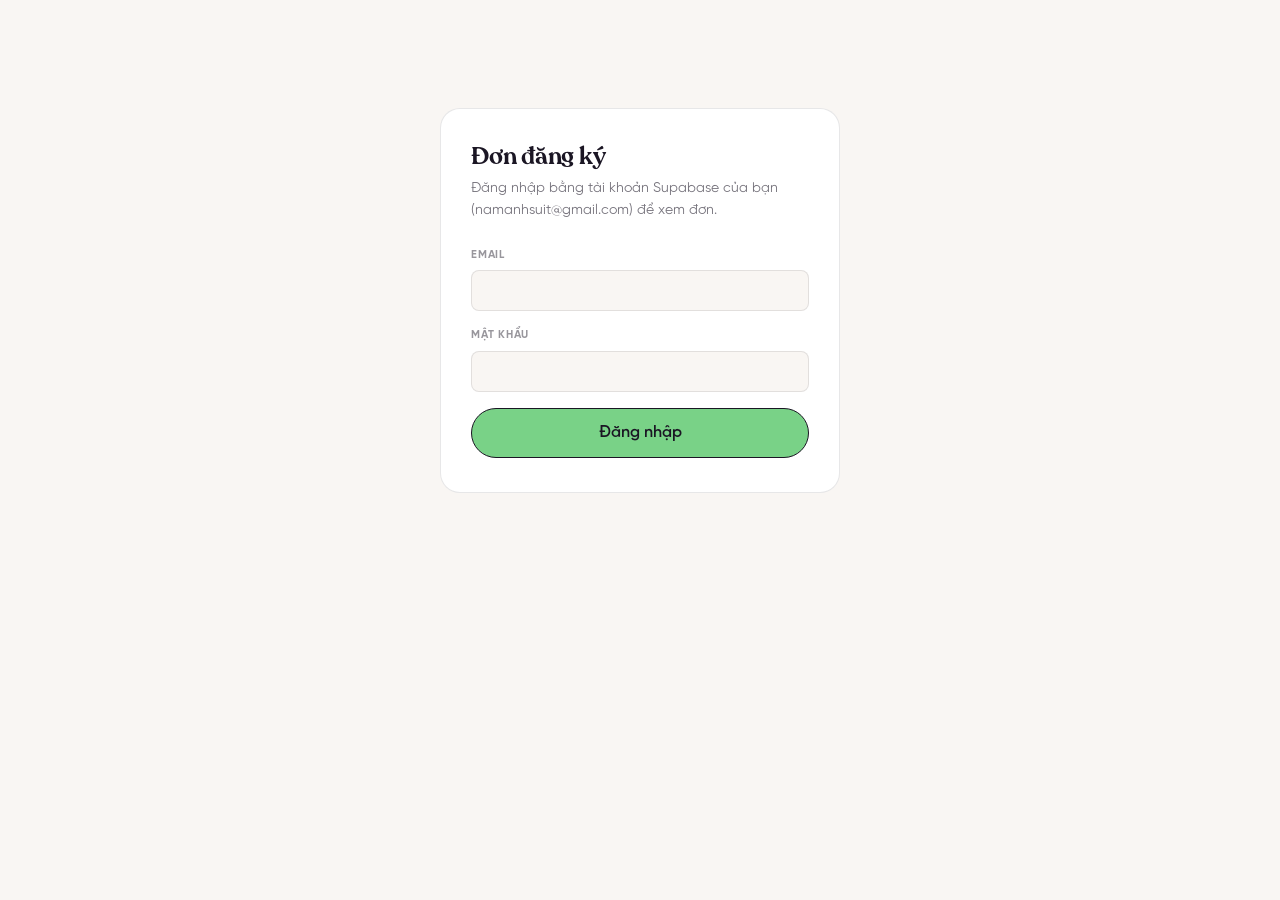
==== admin.html @ da1356a1 "Thêm trang admin đọc đơn đăng ký + analytics admin.html — trang tĩnh, không build, không thư viện ng" ====
<!doctype html>
<html lang="vi">
<head>
<meta charset="utf-8">
<meta name="viewport" content="width=device-width, initial-scale=1">
<meta name="robots" content="noindex, nofollow">
<title>Đơn đăng ký — Kênh Tay Trái</title>
<link rel="icon" href="assets/favicon/favicon.svg?v=2" type="image/svg+xml">
<link rel="stylesheet" href="css/styles.css?v=26">
<style>
  /* Trang quản trị — dùng chung token & font của styles.css, class riêng tiền tố adm- */
  body{background:var(--bg-2);}
  .adm{max-width:1180px;margin-inline:auto;padding:32px var(--pad-x) 80px;}

  .adm__bar{
    display:flex;align-items:center;justify-content:space-between;gap:16px;
    flex-wrap:wrap;margin-bottom:28px;
    padding-bottom:20px;border-bottom:1px solid var(--hairline);
  }
  .adm__brand{display:flex;align-items:baseline;gap:10px;}
  .adm__brand b{font-family:var(--font-head);font-size:1.25rem;letter-spacing:-0.02em;}
  .adm__brand span{font-size:12px;color:var(--fg-3);}
  .adm__baractions{display:flex;align-items:center;gap:10px;}

  /* ---- Đăng nhập ---- */
  .adm__login{
    max-width:400px;margin:12vh auto 0;background:var(--bg-1);
    border:1px solid var(--hairline);border-radius:var(--r-anchor);padding:34px 30px;
  }
  .adm__login h1{font-size:1.5rem;margin-bottom:8px;}
  .adm__login p{font-size:0.875rem;color:var(--fg-3);line-height:1.6;margin-bottom:24px;}
  .adm__field{margin-bottom:16px;}
  .adm__field label{
    display:block;font-size:11px;font-weight:700;letter-spacing:0.07em;
    text-transform:uppercase;color:var(--label);margin-bottom:6px;
  }
  .adm__field input{
    width:100%;font-family:var(--font-body);font-size:1rem;color:var(--fg-1);
    padding:11px 13px;background:var(--bg-2);
    border:1.5px solid var(--hairline);border-radius:var(--r-input);
  }
  .adm__field input:focus{outline:none;border-color:var(--fg-1);background:var(--bg-1);}
  .adm__err{
    display:none;font-size:0.875rem;color:#B3261E;background:#B3261E14;
    border-radius:8px;padding:10px 13px;margin-bottom:14px;line-height:1.5;
  }
  .adm__err.is-on{display:block;}

  /* ---- Thẻ số liệu ---- */
  .adm__stats{
    display:grid;grid-template-columns:repeat(auto-fit,minmax(170px,1fr));
    gap:14px;margin-bottom:30px;
  }
  .adm__stat{
    background:var(--bg-1);border:1px solid var(--hairline);
    border-radius:var(--r-card);padding:18px 20px;
  }
  .adm__stat dt{
    font-size:11px;font-weight:700;letter-spacing:0.07em;text-transform:uppercase;
    color:var(--label);margin-bottom:8px;
  }
  .adm__stat dd{
    font-family:var(--font-head);font-weight:700;font-size:2rem;line-height:1;
    font-variant-numeric:tabular-nums;
  }
  .adm__stat small{
    display:block;margin-top:7px;font-family:var(--font-body);font-weight:400;
    font-size:0.8125rem;color:var(--fg-3);
  }

  /* ---- Biểu đồ phân bố ---- */
  .adm__charts{
    display:grid;grid-template-columns:repeat(auto-fit,minmax(310px,1fr));
    gap:14px;margin-bottom:34px;
  }
  .adm__chart{
    background:var(--bg-1);border:1px solid var(--hairline);
    border-radius:var(--r-card);padding:20px;
  }
  .adm__chart h3{font-size:0.9375rem;margin-bottom:16px;}
  .adm__row{margin-bottom:11px;}
  .adm__row:last-child{margin-bottom:0;}
  .adm__rowtop{
    display:flex;justify-content:space-between;gap:12px;
    font-size:0.8125rem;color:var(--fg-2);margin-bottom:5px;line-height:1.35;
  }
  .adm__rowtop b{flex:none;font-family:var(--font-body);color:var(--fg-1);font-variant-numeric:tabular-nums;}
  .adm__track{height:7px;border-radius:4px;background:var(--row);overflow:hidden;}
  .adm__fill{height:100%;border-radius:4px;background:var(--mint);}

  /* ---- Danh sách đơn ---- */
  .adm__listhead{
    display:flex;align-items:center;justify-content:space-between;
    gap:14px;flex-wrap:wrap;margin-bottom:16px;
  }
  .adm__listhead h2{font-size:1.25rem;}
  .adm__search{
    font-family:var(--font-body);font-size:0.9375rem;
    padding:9px 14px;min-width:250px;
    background:var(--bg-1);border:1.5px solid var(--hairline);border-radius:var(--r-pill);
  }
  .adm__search:focus{outline:none;border-color:var(--fg-1);}

  .adm__card{
    background:var(--bg-1);border:1px solid var(--hairline);
    border-radius:var(--r-card);margin-bottom:12px;overflow:hidden;
  }
  .adm__cardhead{
    width:100%;display:grid;grid-template-columns:1fr auto;gap:6px 18px;
    align-items:center;text-align:left;padding:16px 20px;
    transition:background-color .15s ease;
  }
  .adm__cardhead:hover{background:var(--hover);}
  .adm__who b{font-family:var(--font-head);font-size:1.0625rem;}
  .adm__meta{
    display:flex;flex-wrap:wrap;gap:6px 14px;
    margin-top:5px;font-size:0.8125rem;color:var(--fg-3);
  }
  .adm__when{font-size:0.8125rem;color:var(--fg-3);white-space:nowrap;}
  .adm__chip{
    display:inline-block;padding:3px 10px;border-radius:var(--r-pill);
    font-size:11px;font-weight:700;background:var(--bg-3);color:var(--fg-2);
  }
  .adm__chip--ready{background:var(--mint-soft);color:var(--fg-1);}

  .adm__body{display:grid;grid-template-rows:0fr;transition:grid-template-rows .28s cubic-bezier(.16,1,.3,1);}
  .adm__body.is-open{grid-template-rows:1fr;}
  .adm__bodyinner{overflow:hidden;min-height:0;}
  .adm__detail{padding:4px 20px 20px;border-top:1px solid var(--hairline);}
  .adm__qa{margin-top:16px;}
  .adm__qa dt{
    font-size:11px;font-weight:700;letter-spacing:0.07em;text-transform:uppercase;
    color:var(--label);margin-bottom:5px;
  }
  .adm__qa dd{font-size:0.9375rem;line-height:1.65;color:var(--fg-2);white-space:pre-wrap;}
  .adm__grid2{display:grid;grid-template-columns:repeat(auto-fit,minmax(210px,1fr));gap:16px;margin-top:16px;}
  .adm__empty{
    background:var(--bg-1);border:1px dashed var(--fg-4);border-radius:var(--r-card);
    padding:44px 20px;text-align:center;color:var(--fg-3);font-size:0.9375rem;
  }
  .adm__contact a{
    color:var(--fg-1);font-weight:600;
    text-decoration:underline;text-decoration-color:var(--sky);
    text-decoration-thickness:2px;text-underline-offset:3px;
  }
  @media (max-width:560px){
    .adm__cardhead{grid-template-columns:1fr;}
    .adm__when{justify-self:start;}
  }
</style>
</head>
<body>

<!-- ================= ĐĂNG NHẬP ================= -->
<div class="adm__login" id="loginView">
  <h1>Đơn đăng ký</h1>
  <p>Đăng nhập bằng tài khoản Supabase của bạn (namanhsuit@gmail.com) để xem đơn.</p>
  <form id="loginForm">
    <div class="adm__err" id="loginErr"></div>
    <div class="adm__field">
      <label for="admEmail">Email</label>
      <input type="email" id="admEmail" autocomplete="username" required>
    </div>
    <div class="adm__field">
      <label for="admPass">Mật khẩu</label>
      <input type="password" id="admPass" autocomplete="current-password" required>
    </div>
    <button type="submit" class="btn btn--mint" style="width:100%" id="loginBtn">Đăng nhập</button>
  </form>
</div>

<!-- ================= BẢNG ĐIỀU KHIỂN ================= -->
<div class="adm" id="dashView" hidden>

  <div class="adm__bar">
    <div class="adm__brand">
      <b>Đơn đăng ký</b>
      <span>Kênh Tay Trái</span>
    </div>
    <div class="adm__baractions">
      <button class="btn btn--outline btn--sm" id="csvBtn">Tải CSV</button>
      <button class="btn btn--outline btn--sm" id="logoutBtn">Đăng xuất</button>
    </div>
  </div>

  <dl class="adm__stats" id="stats"></dl>
  <div class="adm__charts" id="charts"></div>

  <div class="adm__listhead">
    <h2>Từng đơn</h2>
    <input type="search" class="adm__search" id="search" placeholder="Tìm theo tên, email, SĐT, nội dung...">
  </div>
  <div id="list"></div>

</div>

<script>
(function () {
  'use strict';

  var SUPABASE_URL = 'https://gedyrwfhqpjrfcptrnck.supabase.co';
  // Publishable key — an toàn ở client. RLS chỉ cho phép ĐÚNG tài khoản Nam Anh đọc bảng này.
  var SUPABASE_KEY = 'sb_publishable_ywvY3y_NilX7LnuOtwyToQ_lAnRT9Oe';
  var STORE = 'ktt_admin_session';

  var loginView = document.getElementById('loginView');
  var dashView  = document.getElementById('dashView');
  var loginForm = document.getElementById('loginForm');
  var loginErr  = document.getElementById('loginErr');
  var loginBtn  = document.getElementById('loginBtn');
  var searchEl  = document.getElementById('search');

  var rows = [];

  /* ---------------- phiên đăng nhập ---------------- */
  function saveSession(s) {
    try { sessionStorage.setItem(STORE, JSON.stringify(s)); } catch (e) {}
  }
  function readSession() {
    try { return JSON.parse(sessionStorage.getItem(STORE) || 'null'); } catch (e) { return null; }
  }
  function clearSession() {
    try { sessionStorage.removeItem(STORE); } catch (e) {}
  }

  function authRequest(grant, body) {
    return fetch(SUPABASE_URL + '/auth/v1/token?grant_type=' + grant, {
      method: 'POST',
      headers: { 'Content-Type': 'application/json', apikey: SUPABASE_KEY },
      body: JSON.stringify(body)
    }).then(function (res) {
      return res.json().then(function (data) {
        if (!res.ok) throw new Error(data.error_description || data.msg || data.message || 'Đăng nhập thất bại');
        return data;
      });
    });
  }

  function fetchRows(token) {
    return fetch(SUPABASE_URL + '/rest/v1/ktt_applications?select=*&order=created_at.desc', {
      headers: { apikey: SUPABASE_KEY, Authorization: 'Bearer ' + token }
    }).then(function (res) {
      if (res.status === 401) { var e = new Error('hết hạn'); e.expired = true; throw e; }
      if (!res.ok) throw new Error('Không tải được dữ liệu (HTTP ' + res.status + ')');
      return res.json();
    });
  }

  // Lấy dữ liệu, tự làm mới token một lần nếu hết hạn.
  function loadWithSession(session) {
    return fetchRows(session.access_token).catch(function (err) {
      if (!err.expired || !session.refresh_token) throw err;
      return authRequest('refresh_token', { refresh_token: session.refresh_token })
        .then(function (fresh) { saveSession(fresh); return fetchRows(fresh.access_token); });
    });
  }

  /* ---------------- vào/ra ---------------- */
  function showDash(data) {
    rows = data;
    loginView.hidden = true;
    dashView.hidden = false;
    renderStats();
    renderCharts();
    renderList('');
  }

  function showLogin(msg) {
    dashView.hidden = true;
    loginView.hidden = false;
    if (msg) { loginErr.textContent = msg; loginErr.classList.add('is-on'); }
  }

  loginForm.addEventListener('submit', function (e) {
    e.preventDefault();
    loginErr.classList.remove('is-on');
    loginBtn.disabled = true;
    loginBtn.textContent = 'Đang đăng nhập...';

    authRequest('password', {
      email: document.getElementById('admEmail').value.trim(),
      password: document.getElementById('admPass').value
    })
      .then(function (session) {
        saveSession(session);
        document.getElementById('admPass').value = '';
        return loadWithSession(session);
      })
      .then(showDash)
      .catch(function (err) {
        loginErr.textContent = err.message === 'hết hạn'
          ? 'Phiên đã hết hạn, đăng nhập lại giúp mình.'
          : err.message;
        loginErr.classList.add('is-on');
      })
      .then(function () {
        loginBtn.disabled = false;
        loginBtn.textContent = 'Đăng nhập';
      });
  });

  document.getElementById('logoutBtn').addEventListener('click', function () {
    clearSession();
    rows = [];
    location.reload();
  });

  /* ---------------- số liệu tổng ---------------- */
  function daysAgo(n) { return Date.now() - n * 86400000; }

  function renderStats() {
    var total = rows.length;
    var d7  = rows.filter(function (r) { return +new Date(r.created_at) >= daysAgo(7); }).length;
    var d30 = rows.filter(function (r) { return +new Date(r.created_at) >= daysAgo(30); }).length;
    var ready = rows.filter(function (r) { return (r.commit || '').indexOf('sẵn sàng') > -1; }).length;
    var soon = rows.filter(function (r) {
      var u = r.urgency || '';
      return u.indexOf('Càng sớm') > -1 || u.indexOf('1 tháng') > -1;
    }).length;

    var pct = function (n) { return total ? Math.round(n / total * 100) + '%' : '—'; };

    document.getElementById('stats').innerHTML = [
      stat('Tổng đơn', total, d7 + ' đơn trong 7 ngày qua'),
      stat('30 ngày qua', d30, total ? pct(d30) + ' tổng số đơn' : ''),
      stat('Sẵn sàng nghiêm túc', ready, pct(ready) + ' số đơn'),
      stat('Muốn bắt đầu sớm', soon, 'trong vòng 1 tháng')
    ].join('');
  }

  function stat(label, value, sub) {
    return '<div class="adm__stat"><dt>' + esc(label) + '</dt>' +
           '<dd>' + value + (sub ? '<small>' + esc(sub) + '</small>' : '') + '</dd></div>';
  }

  /* ---------------- phân bố ---------------- */
  var CHARTS = [
    { key: 'situation', title: 'Tình trạng hiện tại' },
    { key: 'income',    title: 'Thu nhập mỗi tháng' },
    { key: 'urgency',   title: 'Muốn bắt đầu khi nào' },
    { key: 'source',    title: 'Biết đến qua đâu' },
    { key: 'location',  title: 'Tỉnh/thành' },
    { key: 'following', title: 'Theo dõi bao lâu' }
  ];

  function renderCharts() {
    document.getElementById('charts').innerHTML = CHARTS.map(function (c) {
      var counts = {};
      rows.forEach(function (r) {
        var v = (r[c.key] || '').trim();
        if (v) counts[v] = (counts[v] || 0) + 1;
      });
      var pairs = Object.keys(counts).map(function (k) { return [k, counts[k]]; })
                        .sort(function (a, b) { return b[1] - a[1]; });
      if (!pairs.length) return '';

      var max = pairs[0][1];
      var bars = pairs.map(function (p) {
        return '<div class="adm__row">' +
                 '<div class="adm__rowtop"><span>' + esc(p[0]) + '</span><b>' + p[1] + '</b></div>' +
                 '<div class="adm__track"><div class="adm__fill" style="width:' +
                   Math.round(p[1] / max * 100) + '%"></div></div>' +
               '</div>';
      }).join('');

      return '<div class="adm__chart"><h3>' + esc(c.title) + '</h3>' + bars + '</div>';
    }).join('');
  }

  /* ---------------- danh sách đơn ---------------- */
  function renderList(q) {
    q = (q || '').toLowerCase().trim();
    var shown = !q ? rows : rows.filter(function (r) {
      return Object.keys(r).some(function (k) {
        return k !== 'id' && String(r[k] || '').toLowerCase().indexOf(q) > -1;
      });
    });

    var el = document.getElementById('list');
    if (!shown.length) {
      el.innerHTML = '<div class="adm__empty">' +
        (rows.length ? 'Không có đơn nào khớp từ khoá.' : 'Chưa có đơn đăng ký nào.') + '</div>';
      return;
    }

    el.innerHTML = shown.map(function (r, i) {
      var name = ((r.first_name || '') + ' ' + (r.last_name || '')).trim() || '(không có tên)';
      var ready = (r.commit || '').indexOf('sẵn sàng') > -1;

      return '<article class="adm__card">' +
        '<button class="adm__cardhead" data-i="' + i + '">' +
          '<div class="adm__who"><b>' + esc(name) + '</b>' +
            '<div class="adm__meta">' +
              (ready ? '<span class="adm__chip adm__chip--ready">Sẵn sàng</span>'
                     : '<span class="adm__chip">Chưa sẵn sàng</span>') +
              (r.location ? '<span>' + esc(r.location) + '</span>' : '') +
              (r.income   ? '<span>' + esc(r.income) + '</span>' : '') +
              (r.urgency  ? '<span>' + esc(r.urgency) + '</span>' : '') +
            '</div>' +
          '</div>' +
          '<span class="adm__when">' + fmtDate(r.created_at) + '</span>' +
        '</button>' +
        '<div class="adm__body"><div class="adm__bodyinner"><div class="adm__detail">' +
          '<div class="adm__grid2">' +
            kv('Email', r.email ? '<a href="mailto:' + esc(r.email) + '">' + esc(r.email) + '</a>' : '—', true) +
            kv('Điện thoại', r.phone ? '<a href="tel:' + esc(r.phone) + '">' + esc(r.phone) + '</a>' : '—', true) +
            kv('Tình trạng', r.situation || '—') +
            kv('Theo dõi', r.following || '—') +
            kv('Biết đến qua', r.source || '—') +
          '</div>' +
          qa('Chuyên môn & công việc hiện tại', r.expertise) +
          qa('Vì sao muốn xây Kênh Tay Trái lúc này', r.why_now) +
        '</div></div></div>' +
      '</article>';
    }).join('');

    [].forEach.call(el.querySelectorAll('.adm__cardhead'), function (btn) {
      btn.addEventListener('click', function () {
        btn.nextElementSibling.classList.toggle('is-open');
      });
    });
  }

  // dt/dd bắt buộc nằm trong dl, không thì HTML không hợp lệ
  function kv(label, value, raw) {
    return '<dl class="adm__qa' + (raw ? ' adm__contact' : '') + '"><dt>' + esc(label) + '</dt>' +
           '<dd>' + (raw ? value : esc(value)) + '</dd></dl>';
  }
  function qa(label, value) {
    if (!value || !String(value).trim()) return '';
    return '<dl class="adm__qa"><dt>' + esc(label) + '</dt><dd>' + esc(value) + '</dd></dl>';
  }

  searchEl.addEventListener('input', function () { renderList(searchEl.value); });

  /* ---------------- xuất CSV ---------------- */
  document.getElementById('csvBtn').addEventListener('click', function () {
    if (!rows.length) return;
    var cols = Object.keys(rows[0]);
    var csv = [cols.join(',')].concat(rows.map(function (r) {
      return cols.map(function (c) { return '"' + String(r[c] == null ? '' : r[c]).replace(/"/g, '""') + '"'; }).join(',');
    })).join('\n');

    var url = URL.createObjectURL(new Blob(['﻿' + csv], { type: 'text/csv;charset=utf-8' }));
    var a = document.createElement('a');
    a.href = url;
    a.download = 'don-dang-ky-kenh-tay-trai.csv';
    a.click();
    URL.revokeObjectURL(url);
  });

  /* ---------------- tiện ích ---------------- */
  function esc(s) {
    return String(s == null ? '' : s)
      .replace(/&/g, '&amp;').replace(/</g, '&lt;').replace(/>/g, '&gt;')
      .replace(/"/g, '&quot;').replace(/'/g, '&#39;');
  }
  function fmtDate(iso) {
    var d = new Date(iso);
    if (isNaN(d)) return '';
    var p = function (n) { return n < 10 ? '0' + n : n; };
    return p(d.getDate()) + '/' + p(d.getMonth() + 1) + '/' + d.getFullYear() +
           ' · ' + p(d.getHours()) + ':' + p(d.getMinutes());
  }

  /* ---------------- tự vào lại nếu phiên còn ---------------- */
  var existing = readSession();
  if (existing && existing.access_token) {
    loadWithSession(existing).then(showDash).catch(function () { clearSession(); showLogin(); });
  }
})();
</script>
</body>
</html>
---- css/styles.css ----
/* ==========================================================================
   Kênh Tay Trái — Editorial Warm Clean
   Design system: 04_Resources/Design System — Marketing/
   Luật cứng: nền kem #F3EDE9 · CTA mint chữ mực · ĐÚNG 1 shadow 6px 6px 0 #000
   (thẻ anchor) · card 16px hairline · active state đen đặc · tối đa 2 accent/section
   ========================================================================== */

/* -------- Fonts -------- */
@font-face { font-family:'SVN-Recoleta'; src:url('../fonts/SVN-Recoleta SemiBold.otf') format('opentype'); font-weight:600; font-style:normal; font-display:swap; }
@font-face { font-family:'SVN-Recoleta'; src:url('../fonts/SVN-Recoleta Bold.otf') format('opentype'); font-weight:700; font-style:normal; font-display:swap; }
@font-face { font-family:'SVN-Gilroy'; src:url('../fonts/SVN-Gilroy Light.otf') format('opentype'); font-weight:300; font-style:normal; font-display:swap; }
@font-face { font-family:'SVN-Gilroy'; src:url('../fonts/SVN-Gilroy Regular.otf') format('opentype'); font-weight:400; font-style:normal; font-display:swap; }
@font-face { font-family:'SVN-Gilroy'; src:url('../fonts/SVN-Gilroy Medium.otf') format('opentype'); font-weight:500; font-style:normal; font-display:swap; }
@font-face { font-family:'SVN-Gilroy'; src:url('../fonts/SVN-Gilroy SemiBold.otf') format('opentype'); font-weight:600; font-style:normal; font-display:swap; }
@font-face { font-family:'SVN-Gilroy'; src:url('../fonts/SVN-Gilroy Bold.otf') format('opentype'); font-weight:700; font-style:normal; font-display:swap; }
@font-face { font-family:'SVN-Gilroy'; src:url('../fonts/SVN-Gilroy XBold.otf') format('opentype'); font-weight:800; font-style:normal; font-display:swap; }

/* -------- Tokens -------- */
:root{
  /* accent — vai trò khóa cứng */
  --mint:#79D287;      --mint-soft:#B3E8BB;   --mint-hover:#6BC77A;
  --coral:#FD976D;     --coral-soft:#FDC7B1;
  --yellow:#FDD46B;    --yellow-soft:#FEE7A8;
  --sky:#5DCDF1;       --sky-soft:#BFE7F7;
  --lavender:#C9B1FB;  --lavender-soft:#E3D6FD;
  /* foreground */
  --fg-1:#1B1624; --fg-2:#54505B; --fg-3:#76737C; --fg-4:#8D8A91;
  /* surface */
  --bg-1:#FFFFFF; --bg-2:#F9F6F3; --bg-3:#F3EDE9; --bg-4:#ECE5E1;
  /* semantic */
  --positive:#00D084; --focus:#0693E3;
  /* structure alpha */
  --hairline:rgba(27,22,36,0.10);
  --row:rgba(27,22,36,0.06);
  --hover:rgba(27,22,36,0.03);
  --label:rgba(27,22,36,0.45);
  /* type */
  --font-head:'SVN-Recoleta',Georgia,serif;
  --font-body:'SVN-Gilroy',Arial,sans-serif;
  --step-hero:clamp(2.375rem,1.6rem + 2.6vw,3.75rem);
  --step-h2:clamp(2rem,1.3rem + 2.9vw,3.75rem);
  --step-h3:clamp(1.5rem,1.15rem + 1.4vw,2.25rem);
  --step-h4:clamp(1.25rem,1.1rem + 0.6vw,1.5rem);
  --step-body:clamp(1rem,0.96rem + 0.18vw,1.125rem);
  /* spacing */
  --sp-section:clamp(4rem,2.5rem + 6vw,7.5rem);
  --container:1200px; --narrow:760px;
  --pad-x:clamp(1.25rem,4vw,3rem);
  --nav-h:68px;
  /* radius */
  --r-card:16px; --r-anchor:20px; --r-input:8px; --r-pill:9999px;
  /* shadow duy nhất của trang */
  --shadow-anchor:6px 6px 0 #000;
}

/* -------- Reset -------- */
*,*::before,*::after{box-sizing:border-box;margin:0;padding:0;}
html{scroll-behavior:smooth;-webkit-text-size-adjust:100%;}
body{
  font-family:var(--font-body); font-weight:400; font-size:var(--step-body);
  line-height:1.6; color:var(--fg-1); background:var(--bg-3);
  -webkit-font-smoothing:antialiased; text-rendering:optimizeLegibility;
  font-feature-settings:"kern" 1,"liga" 1;
  overflow-x:clip;
}
img,svg{display:block;max-width:100%;}
a{color:inherit;text-decoration:none;}
button{font-family:inherit;cursor:pointer;border:none;background:none;color:inherit;}
ul{list-style:none;}
h1,h2,h3,h4{font-family:var(--font-head);font-weight:600;line-height:1.12;letter-spacing:-0.01em;}
strong,b{font-weight:700;}
:focus-visible{outline:3px solid rgba(6,147,227,0.4);outline-offset:2px;border-radius:4px;}
.num{font-variant-numeric:tabular-nums;}
.sr-only{position:absolute;width:1px;height:1px;padding:0;overflow:hidden;clip:rect(0 0 0 0);white-space:nowrap;border:0;}

/* -------- Layout helpers -------- */
.container{max-width:var(--container);margin-inline:auto;padding-inline:var(--pad-x);}
.narrow{max-width:var(--narrow);margin-inline:auto;}
.section{padding-block:var(--sp-section);}
section[id]{scroll-margin-top:calc(var(--nav-h) + 12px);}
.bg-cream{background:var(--bg-3);}
.bg-white{background:var(--bg-1);}
.bg-ivory{background:var(--bg-2);}
.bg-ink{background:var(--fg-1);color:#EDEAF1;}

.eyebrow{
  display:inline-flex;align-items:center;gap:8px;
  font-size:11px;font-weight:700;text-transform:uppercase;letter-spacing:0.12em;
  color:var(--label);margin-bottom:18px;
}
.eyebrow::before{content:"";width:22px;height:2px;background:var(--coral);border-radius:2px;}
.eyebrow--center{justify-content:center;}
.eyebrow--center::before{width:7px;height:7px;border-radius:50%;}

/* chữ ký: underline coral */
.mark{position:relative;white-space:nowrap;}
/* Màn hẹp: cụm dài phải xuống dòng được, không thì tràn ngang.
   Underline nền-gradient vẫn vẽ đúng trên từng dòng. */
@media (max-width:720px){
  .mark{white-space:normal;}
}
/* cụm dài (>3 chữ) cần xuống dòng được — underline vẫn chạy theo từng dòng */
.mark--wrap{white-space:normal;}
.mark--underline{
  text-decoration:underline;text-decoration-color:var(--coral);
  text-decoration-thickness:5px;text-underline-offset:0.22em;text-decoration-skip-ink:none;
}

/* [hidden] phải thắng mọi display do class đặt (vd .btn{display:inline-flex}) */
[hidden]{display:none !important;}

/* -------- Buttons (không shadow) -------- */
.btn{
  display:inline-flex;align-items:center;justify-content:center;gap:10px;
  font-family:var(--font-body);font-weight:600;font-size:1rem;line-height:1;
  padding:16px 30px;border-radius:var(--r-pill);
  border:1.75px solid var(--fg-1);white-space:nowrap;
  transition:transform .15s ease,background-color .15s ease,color .15s ease;
}
.btn:active{transform:translateY(1px);}
.btn--mint{background:var(--mint);color:var(--fg-1);}
.btn--mint:hover{background:var(--mint-hover);transform:translateY(-1px);}
.btn--outline{background:transparent;color:var(--fg-1);}
.btn--outline:hover{background:var(--fg-1);color:#fff;transform:translateY(-1px);}
.btn--dark{background:var(--fg-1);color:#fff;border-color:var(--fg-1);}
.btn--sm{padding:11px 20px;font-size:0.9375rem;}

/* link hành động = sky */
.link-action{
  display:inline-flex;align-items:center;gap:6px;font-weight:600;
  color:var(--fg-1);
  text-decoration:underline;text-decoration-color:var(--sky);
  text-decoration-thickness:2px;text-underline-offset:5px;
  transition:text-decoration-color .15s ease,gap .15s ease;
}
.link-action:hover{text-decoration-color:var(--fg-1);gap:10px;}

/* ==========================================================================
   NAV
   ========================================================================== */
.nav{
  position:sticky;top:0;z-index:50;
  height:var(--nav-h);
  background:rgba(243,237,233,0.88);
  backdrop-filter:saturate(140%) blur(10px);
  -webkit-backdrop-filter:saturate(140%) blur(10px);
  border-bottom:1px solid transparent;
  transition:border-color .2s ease;
}
.nav.is-stuck{border-bottom-color:var(--hairline);}
/* Thanh tiến độ đọc trang — chỉ báo, không chiếm quyền cuộn */
.nav__progress{
  position:absolute;left:0;right:0;bottom:-1px;height:3px;
  background:var(--mint);transform:scaleX(0);transform-origin:left center;
  will-change:transform;pointer-events:none;
}
.nav__inner{height:100%;display:flex;align-items:center;justify-content:space-between;gap:24px;}
.nav__brand{display:flex;align-items:baseline;gap:9px;}
.nav__brand b{font-family:var(--font-head);font-weight:700;font-size:1.125rem;letter-spacing:-0.02em;}
.nav__brand span{font-size:12px;font-weight:500;color:var(--fg-3);}
.nav__links{display:flex;align-items:center;gap:28px;}
.nav__links a{font-size:0.9375rem;font-weight:500;color:var(--fg-2);transition:color .15s ease;}
.nav__links a:hover{color:var(--fg-1);}
@media (max-width:860px){ .nav__links a:not(.btn){display:none;} }
@media (max-width:520px){ .nav__brand span{display:none;} }

/* ==========================================================================
   HERO
   ========================================================================== */
.hero{
  padding-block:clamp(3rem,2rem + 5vw,5.5rem) clamp(3rem,2rem + 5vw,5.5rem);
}
/* 2 cột: chữ trái — ảnh dọc phải (ảnh giữ nguyên tỉ lệ gốc, không cắt) */
.hero__grid{
  display:grid;grid-template-columns:1.24fr 0.76fr;
  gap:clamp(2rem,5vw,4.5rem);align-items:center;
}
.hero h1{
  /* nhỏ hơn --step-hero vì giờ nằm trong cột hẹp hơn toàn khung */
  font-size:clamp(2.125rem,1.35rem + 2.35vw,3.25rem);
  margin-bottom:20px;text-wrap:balance;
}
.hero__sub{
  font-size:clamp(1rem,0.96rem + 0.28vw,1.1875rem);
  color:var(--fg-2);max-width:44ch;margin:0 0 32px;
}
.hero__actions{display:flex;flex-wrap:wrap;gap:14px;}

/* ---- Ảnh hero: thẻ anchor DUY NHẤT có shadow trên trang ---- */
.hero__video{position:relative;max-width:400px;margin-inline:auto;width:100%;}
.hero__player{
  display:block;position:relative;overflow:hidden;
  border-radius:var(--r-anchor);border:2px solid var(--fg-1);
  box-shadow:var(--shadow-anchor);background:var(--fg-1);
}
/* height:auto — giữ đúng tỉ lệ gốc của ảnh, không crop */
.hero__player img{width:100%;height:auto;display:block;}
/* Nét vẽ tay coral chỉ lên ảnh. Neo vào cạnh TRÁI của ảnh (không phải đáy)
   để không đè lên dòng credit — credit giờ nằm gọn trong cột hẹp. */
.hero__deco{
  position:absolute;left:-52px;bottom:96px;width:64px;height:auto;pointer-events:none;
}
@media (max-width:1120px){ .hero__deco{left:-44px;bottom:80px;width:56px;} }
.hero__credit{
  margin-top:16px;font-size:0.875rem;line-height:1.5;color:var(--fg-3);text-align:center;
}

/* ---- Tag uy tín ---- */
.hero__tags{
  display:flex;flex-wrap:wrap;justify-content:center;gap:12px;
  max-width:900px;margin:clamp(1.75rem,3.5vw,2.5rem) auto 0;
  padding-top:clamp(1.5rem,3vw,2rem);border-top:1px solid var(--hairline);
}
.hero__tags li{
  display:inline-flex;align-items:center;gap:8px;
  padding:9px 18px;border-radius:var(--r-pill);
  background:var(--bg-1);border:1px solid var(--hairline);
  font-size:0.9375rem;font-weight:500;color:var(--fg-2);
}
.hero__tags li::before{
  content:"";width:8px;height:8px;border-radius:50%;
  background:var(--lavender);flex:none;
}
.hero__tags b{
  font-family:var(--font-head);font-weight:700;font-size:1.0625rem;color:var(--fg-1);
  font-variant-numeric:tabular-nums;
}


/* Màn hẹp: xếp dọc, chữ căn giữa lại như cũ, ảnh xuống dưới */
@media (max-width:880px){
  .hero__grid{grid-template-columns:1fr;gap:clamp(2rem,6vw,2.75rem);}
  .hero__copy{text-align:center;}
  .hero .eyebrow{justify-content:center;}
  .hero__sub{max-width:52ch;margin-inline:auto;}
  .hero__actions{justify-content:center;}
  .hero__video{max-width:340px;}
}
@media (max-width:640px){
  .hero__actions .btn{width:100%;}
  .hero__deco{display:none;}
  .hero__video{max-width:290px;}
}

/* ==========================================================================
   SECTION 2 — LÝ DO (một sự thật ít ai nói ra)
   ========================================================================== */
.reasons__inner{max-width:700px;text-align:center;}

.reasons__title{
  font-size:var(--step-h2);line-height:1.16;margin:20px auto 36px;
}
.reasons__title em{
  display:block;margin-top:6px;font-style:italic;color:var(--coral);
}

.reasons__body{
  font-size:clamp(1rem,0.96rem + 0.22vw,1.125rem);
  color:var(--fg-2);line-height:1.65;
  max-width:56ch;margin:0 auto 24px;
}
.reasons__closing{margin-top:32px;color:var(--fg-1);font-weight:500;}

.reasons__list{
  display:inline-block;text-align:left;margin:8px auto 28px;
}
.reasons__list li{
  position:relative;padding-left:24px;margin-bottom:14px;
  font-size:clamp(1rem,0.96rem + 0.22vw,1.125rem);color:var(--fg-2);
}
.reasons__list li:last-child{margin-bottom:0;}
/* Tile nền trung tính (không tốn ngân sách accent — section này đã dùng coral)
   Marker ✕ vì đây là list "bạn sẽ KHÔNG cần", chấm tròn đọc nhầm thành checklist */
.reasons__list li{
  background:var(--bg-2);border:1px solid var(--hairline);
  border-radius:var(--r-card);
  padding:14px 18px 14px 46px;margin-bottom:10px;
}
.reasons__list li::before{
  content:"";position:absolute;left:18px;top:50%;transform:translateY(-50%);
  width:16px;height:16px;
  background:no-repeat center/16px 16px;
  background-image:url("data:image/svg+xml,%3Csvg xmlns='http://www.w3.org/2000/svg' viewBox='0 0 16 16'%3E%3Cpath d='M4 4l8 8M12 4l-8 8' stroke='%23FD976D' stroke-width='2.2' stroke-linecap='round'/%3E%3C/svg%3E");
}

/* ==========================================================================
   SECTION 3 — VỀ NAM ANH (thương hiệu cá nhân đổi đời)
   ========================================================================== */
.story__title{
  font-size:var(--step-h2);line-height:1.18;text-align:center;
  max-width:820px;margin:0 auto clamp(3rem,6vw,4.5rem);
}

.story__grid{
  display:grid;grid-template-columns:0.85fr 1.15fr;
  gap:clamp(2.5rem,6vw,5rem);align-items:start;
}

/* ---- Collage ảnh (không shadow — ngân sách shadow của trang đã dùng ở hero) ---- */
.story__collage{position:relative;max-width:420px;}
.story__photo{
  border-radius:var(--r-card);overflow:hidden;border:1px solid var(--hairline);background:var(--bg-1);
}
.story__photo img{width:100%;height:100%;object-fit:cover;display:block;}

.story__photo--main{
  width:78%;aspect-ratio:4/5;margin-left:auto;
  border-radius:20px 20px 20px 4px;
}
.story__photo--small{
  position:absolute;left:0;top:32%;width:38%;aspect-ratio:1/1;z-index:2;
  border-radius:16px;
}
.story__photo--bottom{
  width:62%;aspect-ratio:4/3;margin-top:20px;
  border-radius:4px 20px 20px 20px;
}

/* deco: sao nhỏ lavender ở khoảng trống trên–trái, mũi tên coral ở trống dưới–phải */
.story__deco{position:absolute;width:30px;height:30px;pointer-events:none;}
.story__deco--1{top:0;left:0;}
.story__deco--arrow{
  width:66px;height:50px;left:auto;right:3%;bottom:4%;
}
@media (max-width:860px){
  .story__deco--arrow{width:54px;height:41px;right:1%;}
}

/* ---- Copy ---- */
.story__copy p{
  font-size:clamp(1rem,0.96rem + 0.2vw,1.0625rem);
  line-height:1.7;color:var(--fg-2);margin-bottom:22px;
}
.story__copy p:last-child{margin-bottom:0;}
.story__copy strong{color:var(--fg-1);}

@media (max-width:860px){
  .story__grid{grid-template-columns:1fr;}
  .story__collage{max-width:340px;margin-inline:auto;margin-bottom:1rem;}
}

/* ---- Highlight inline (vai trò yellow: nhấn cụm số trong câu) ---- */
.hl{
  background:linear-gradient(to bottom, transparent 62%, var(--yellow-soft) 62%);
  padding:0 2px;font-weight:700;
}

/* ---- Câu đúc kết hành trình ---- */
.story__milestone{
  font-size:var(--step-h3);line-height:1.35;text-align:center;
  max-width:900px;margin:clamp(4rem,8vw,6rem) auto clamp(2.5rem,5vw,3.5rem);
}

/* ---- Biểu đồ hành trình ---- */
.journey{max-width:960px;margin:0 auto;}
.journey__label{
  text-align:center;font-size:0.9375rem;color:var(--fg-3);margin-bottom:20px;
}
.journey__label strong{color:var(--fg-1);font-family:var(--font-head);}

.journey__chart{
  position:relative;background:var(--bg-2);border:1px solid var(--hairline);
  border-radius:var(--r-anchor);padding:clamp(1.5rem,4vw,2.5rem) clamp(1.5rem,5vw,3rem) 3.5rem;
  overflow:hidden;
}
.journey__line{width:100%;height:auto;display:block;}

.journey__icon{
  position:absolute;left:var(--x);top:var(--y);
  font-size:clamp(1.25rem,2.4vw,1.75rem);
  transform:rotate(var(--r));opacity:0.9;pointer-events:none;
}

.journey__callout{
  position:absolute;background:var(--bg-1);border:1.5px solid var(--fg-1);
  border-radius:var(--r-card);padding:9px 14px;font-size:0.8125rem;line-height:1.4;
  color:var(--fg-2);white-space:nowrap;
}
.journey__callout b{font-family:var(--font-head);color:var(--fg-1);}
.journey__callout--start{left:clamp(1.25rem,4vw,2.5rem);bottom:3.6rem;}
.journey__callout--end{right:clamp(1.25rem,4vw,2.5rem);top:clamp(1rem,3vw,1.5rem);}

.journey__axis{
  position:absolute;left:0;right:0;bottom:1.1rem;
  display:flex;justify-content:space-between;
  padding:0 clamp(1.5rem,5vw,3rem);
  font-size:11px;font-weight:700;text-transform:uppercase;letter-spacing:0.06em;
  color:var(--label);
}

@media (max-width:640px){
  .journey__callout{font-size:0.75rem;padding:7px 10px;}
  .journey__callout--start{bottom:3.2rem;}
  .journey__icon{display:none;}
}

/* Badge decorative — vai trò khóa của Lavender */
.badge-lav{
  display:inline-block;background:var(--lavender-soft);
  border:1.5px solid var(--fg-1);border-radius:var(--r-pill);
  padding:5px 14px;margin-bottom:14px;
  font-size:11px;font-weight:700;text-transform:uppercase;letter-spacing:0.07em;
  color:var(--fg-1);
}

/* ---- Đoạn kết + thu nhập thụ động ---- */
.story__outro{
  max-width:700px;margin:clamp(3rem,6vw,4rem) auto 0;text-align:center;
}
.story__outro p{
  font-size:clamp(1rem,0.96rem + 0.2vw,1.0625rem);
  line-height:1.7;color:var(--fg-2);margin-bottom:22px;
}

/* bảng thu nhập đã gộp vào chân từng thẻ ảnh — xem .story__proof figcaption */

.story__proof{
  position:relative;
  /* phá khung 700px của .story__outro để ảnh đủ lớn, số đọc được */
  width:min(1120px,calc(100vw - 2 * var(--pad-x)));
  margin:26px 0 38px 50%;transform:translateX(-50%);
  display:grid;grid-template-columns:repeat(3,1fr);
  gap:clamp(1.25rem,3.4vw,3rem);align-items:start;
}

/* đường đứt nét nối 3 ảnh — nằm dưới card, chỉ lộ ra ở khoảng hở */
.story__proof-links{
  position:absolute;inset:0;width:100%;height:100%;
  z-index:0;pointer-events:none;overflow:visible;
}
.story__proof-links path{
  fill:none;stroke:var(--fg-4);stroke-width:2;
  stroke-dasharray:6 8;stroke-linecap:round;
  vector-effect:non-scaling-stroke;
}

.story__proof-card{
  position:relative;z-index:1;
  background:var(--bg-1);border:1px solid var(--hairline);
  border-radius:var(--r-card);padding:10px 10px 0;
}
.story__proof-card--a{margin-top:30px;transform:rotate(-1.5deg);}
.story__proof-card--b{transform:rotate(1deg);}
.story__proof-card--c{margin-top:22px;transform:rotate(-1deg);}

.story__shot{
  position:relative;border-radius:10px;overflow:hidden;background:var(--bg-2);
}
.story__shot img{width:100%;height:auto;display:block;}

/* khoanh tay vẽ vào đúng con số — nằm trong ảnh, không chạm caption */
.story__ring{position:absolute;overflow:visible;pointer-events:none;}
.story__ring path{
  fill:none;stroke:var(--coral);stroke-width:2.5;stroke-linecap:round;
  vector-effect:non-scaling-stroke;
}

/* nhãn nguồn thu + con số, nằm ngay dưới ảnh chứng minh */
.story__proof figcaption{
  display:flex;align-items:center;justify-content:space-between;gap:14px;
  padding:13px 6px 12px;
}
.story__proof figcaption span{font-size:0.9375rem;color:var(--fg-2);}
.story__proof figcaption b{
  font-family:var(--font-head);font-weight:700;font-size:1.125rem;color:var(--fg-1);
}

@media (max-width:760px){
  .story__proof{grid-template-columns:1fr;max-width:400px;gap:18px;}
  .story__proof-links{display:none;}
  .story__proof-card{margin-top:0;transform:none;}
}

.story__cta{margin-top:8px;}

/* ==========================================================================
   SECTION 4 — SO SÁNH (làm thêm ngoài giờ vs Kênh Tay Trái)
   ========================================================================== */
.compare__inner{max-width:1000px;}
.compare__title{
  font-size:var(--step-h2);line-height:1.2;text-align:center;
  max-width:760px;margin:0 auto 24px;
}
.compare__intro{
  font-size:clamp(1rem,0.96rem + 0.2vw,1.0625rem);
  color:var(--fg-2);line-height:1.7;text-align:center;
  max-width:680px;margin:0 auto clamp(3rem,6vw,4rem);
}

.compare__grid{
  display:grid;grid-template-columns:1fr 1fr;
  gap:clamp(1rem,3vw,1.75rem);align-items:stretch;
}
.compare__col{
  background:var(--bg-2);border:1px solid var(--hairline);
  border-radius:var(--r-anchor);padding:clamp(1.5rem,3vw,2.25rem);
}
/* Cột thắng nhấn bằng nền trung tính đậm hơn một nhịp + viền mực 2px
   (luật "active state đen đặc"). Không tô màu accent lên nền — accent chỉ
   nằm ở gạch chân tiêu đề, chip ✓, và câu chốt. */
.compare__col--highlight{
  background:var(--bg-3);border-color:var(--fg-1);border-width:2px;
}

.compare__colhead{
  font-size:1.25rem;margin-bottom:22px;
}
.compare__col--highlight .compare__colhead .mark--underline{
  font-style:italic;
}

.compare__list li{
  position:relative;padding:14px 0 14px 30px;
  border-top:1px solid var(--hairline);
  font-size:0.9375rem;color:var(--fg-2);line-height:1.5;
}
.compare__list li:first-child{border-top:none;padding-top:0;}

/* Cột trái: ✕ xám nhạt */
.compare__list li::before{
  content:"";position:absolute;left:0;top:1.15em;
  width:14px;height:14px;background:no-repeat center/14px 14px;
  background-image:url("data:image/svg+xml,%3Csvg xmlns='http://www.w3.org/2000/svg' viewBox='0 0 16 16'%3E%3Cpath d='M4 4l8 8M12 4l-8 8' stroke='%238D8A91' stroke-width='2' stroke-linecap='round'/%3E%3C/svg%3E");
}
.compare__list li:first-child::before{top:0.28em;}

/* Cột phải: ✓ mực trong chip mint-soft */
.compare__col--highlight .compare__list li::before{
  width:18px;height:18px;left:-2px;border-radius:50%;
  background-color:var(--mint-soft);
  background-image:url("data:image/svg+xml,%3Csvg xmlns='http://www.w3.org/2000/svg' viewBox='0 0 16 16'%3E%3Cpath d='M4 8.4l2.6 2.6L12 5.4' fill='none' stroke='%231B1624' stroke-width='2.2' stroke-linecap='round' stroke-linejoin='round'/%3E%3C/svg%3E");
  background-size:11px 11px;background-position:center;background-repeat:no-repeat;
}
.compare__col--highlight .compare__list li{padding-left:32px;}
.compare__final{
  font-weight:700;color:var(--fg-1);font-family:var(--font-head);
}
.compare__col--highlight .compare__final{color:var(--coral);}

@media (max-width:760px){
  .compare__grid{grid-template-columns:1fr;}
}

/* ==========================================================================
   SECTION 5 — LỘ TRÌNH (3 giai đoạn)
   ========================================================================== */
.roadmap__title{
  font-size:var(--step-h2);line-height:1.2;text-align:center;
  max-width:760px;margin:0 auto 24px;
}
.roadmap__title em{font-style:italic;color:var(--coral);}

.roadmap__intro{
  font-size:clamp(1rem,0.96rem + 0.2vw,1.0625rem);
  color:var(--fg-2);line-height:1.7;text-align:center;
  max-width:680px;margin:0 auto clamp(3rem,6vw,4rem);
}

.roadmap__grid{
  display:grid;grid-template-columns:0.85fr 1.6fr;
  gap:clamp(1.5rem,3vw,2rem);align-items:start;
  max-width:1080px;margin-inline:auto;
}

/* ---- Tabs chọn giai đoạn ---- */
.roadmap__tabs{display:flex;flex-direction:column;gap:12px;}
.roadmap__tab{
  display:grid;grid-template-columns:auto 1fr;
  grid-template-areas:"num label" "num name";
  gap:2px 14px;align-items:center;
  text-align:left;padding:18px 22px;border-radius:var(--r-card);
  background:var(--bg-2);border:1px solid var(--hairline);
  transition:background-color .18s ease,border-color .18s ease;
}
/* Chip số tròn — vai trò khóa của Yellow: "số thứ tự tròn" */
.roadmap__tab .tab-num{
  grid-area:num;align-self:center;
  display:inline-flex;align-items:center;justify-content:center;
  width:30px;height:30px;border-radius:50%;flex:none;
  background:var(--yellow);color:var(--fg-1);
  font-style:normal;font-weight:700;font-size:0.875rem;
  font-variant-numeric:tabular-nums;
}
.roadmap__tab span{
  grid-area:label;
  font-size:11px;font-weight:700;text-transform:uppercase;letter-spacing:0.07em;
  color:var(--fg-3);
}
.roadmap__tab b{
  grid-area:name;
  font-family:var(--font-head);font-weight:700;font-size:1.25rem;color:var(--fg-1);
}
.roadmap__tab:hover{border-color:var(--fg-3);}
.roadmap__tab.is-active{background:var(--fg-1);border-color:var(--fg-1);}
.roadmap__tab.is-active span{color:#B8B4BF;}
.roadmap__tab.is-active b{color:#fff;}

/* ---- Panel nội dung ---- */
.roadmap__panel{
  background:var(--bg-1);border:1px solid var(--hairline);border-radius:var(--r-anchor);
  padding:clamp(1.75rem,4vw,2.75rem);min-height:420px;
}
.roadmap__pane{display:none;}
.roadmap__pane.is-active{display:block;}
.roadmap__pane h3{
  font-size:var(--step-h4);line-height:1.3;margin-bottom:18px;max-width:34ch;
}
.roadmap__pane p{
  font-size:0.9375rem;line-height:1.7;color:var(--fg-2);margin-bottom:20px;
}
.roadmap__label{
  font-size:11px;font-weight:700;text-transform:uppercase;letter-spacing:0.07em;
  color:var(--label);margin-bottom:14px;
}

.roadmap__checklist{display:flex;flex-direction:column;gap:12px;}
.roadmap__checklist li{
  display:flex;align-items:flex-start;gap:12px;
  font-size:0.9375rem;line-height:1.5;color:var(--fg-2);
}
.roadmap__checklist li::before{
  content:"✓";flex:none;width:20px;height:20px;margin-top:1px;
  display:flex;align-items:center;justify-content:center;
  background:var(--fg-1);color:#fff;border-radius:50%;font-size:11px;font-weight:700;
}

@media (max-width:820px){
  .roadmap__grid{grid-template-columns:1fr;}
  /* min-width:0 để grid item co lại được, không thì overflow-x không ăn và trang tràn ngang */
  .roadmap__tabs{
    flex-direction:row;overflow-x:auto;min-width:0;
    scrollbar-width:none;-webkit-overflow-scrolling:touch;
  }
  .roadmap__tabs::-webkit-scrollbar{display:none;}
  .roadmap__tab{flex:0 0 auto;min-width:150px;}
}

/* ==========================================================================
   SECTION 6 — BA ĐIỀU KHÁC BIỆT (lộ trình / coaching / cộng đồng)
   ========================================================================== */
.pillars__title{
  font-size:var(--step-h2);line-height:1.2;text-align:center;
  max-width:760px;margin:0 auto 24px;
}
.pillars__intro{
  font-size:clamp(1rem,0.96rem + 0.2vw,1.0625rem);
  color:var(--fg-2);line-height:1.7;text-align:center;
  max-width:680px;margin:0 auto clamp(2.5rem,5vw,3.5rem);
}

.pillars__tabs{
  display:flex;justify-content:center;flex-wrap:wrap;gap:10px;
  margin-bottom:clamp(2rem,4vw,2.75rem);
}
.pillars__tab{
  padding:13px 26px;border-radius:var(--r-pill);
  border:1.5px solid var(--fg-1);font-weight:600;font-size:0.9375rem;
  background:transparent;color:var(--fg-1);
  transition:background-color .15s ease,color .15s ease;
}
.pillars__tab:hover{background:var(--hover);}
.pillars__tab.is-active{background:var(--fg-1);color:#fff;}

.pillars__panel{max-width:720px;margin-inline:auto;text-align:center;}
.pillars__pane{display:none;}
.pillars__pane.is-active{display:block;}
.pillars__pane h3{
  font-size:var(--step-h4);line-height:1.32;margin-bottom:20px;
}
.pillars__pane p{
  font-size:0.9375rem;line-height:1.7;color:var(--fg-2);margin-bottom:18px;
}
.pillars__pane p:last-child{margin-bottom:0;}
.pillars__flag{
  font-size:0.75rem;font-weight:700;color:var(--coral);
  border:1px solid var(--coral-soft);border-radius:var(--r-pill);
  padding:2px 8px;white-space:nowrap;
}

/* ---- Pane dạng split (Coaching): panel nới rộng + căn trái ---- */
.pillars__panel.is-split{max-width:1000px;text-align:left;}
.pillars__split{
  display:grid;grid-template-columns:1.3fr 0.9fr;
  gap:clamp(2rem,4vw,3rem);align-items:start;text-align:left;
}
.pillars__split-text h3{font-size:var(--step-h4);line-height:1.32;margin-bottom:22px;}

.pillars__numbered{display:flex;flex-direction:column;}
.pillars__numbered li{
  display:flex;gap:18px;padding:20px 0;border-top:1px solid var(--hairline);
}
.pillars__numbered li:first-child{border-top:none;padding-top:0;}
.pillars__numbered b{
  flex:none;font-family:var(--font-head);font-weight:700;font-size:1.25rem;
  color:var(--coral);line-height:1.4;
}
.pillars__numbered li div{font-size:0.9375rem;line-height:1.65;color:var(--fg-2);}
.pillars__numbered li div a{
  color:var(--fg-1);font-weight:600;
  text-decoration:underline;text-decoration-color:var(--sky);
  text-decoration-thickness:2px;text-underline-offset:3px;
}
.pillars__numbered li div a:hover{text-decoration-color:var(--fg-1);}

/* ---- Thẻ bên phải — khuôn chung cho cả 3 tab ----
   Eyebrow → Ảnh/placeholder → Tiêu đề ngắn → Câu mô tả → Box nhấn đáy */
.pillars__card{
  background:var(--bg-2);border:1px solid var(--hairline);border-radius:var(--r-anchor);
  padding:clamp(1.5rem,3vw,1.75rem);display:flex;flex-direction:column;height:100%;
}
.pillars__card .eyebrow{margin-bottom:16px;}

.pillars__card-photo{
  border-radius:var(--r-card);overflow:hidden;margin-bottom:16px;aspect-ratio:4/3;
}
.pillars__card-photo img{width:100%;height:100%;object-fit:cover;object-position:center 25%;}
.pillars__card-photo--placeholder{
  border:1.5px dashed var(--fg-4);background:var(--lavender-soft);
  display:flex;align-items:center;justify-content:center;
}
.pillars__card-photo--placeholder span{
  font-size:0.8125rem;font-weight:700;color:var(--fg-3);text-align:center;padding:0 16px;
}

.pillars__card h4{
  font-family:var(--font-head);font-weight:700;font-size:1.125rem;line-height:1.3;
  margin-bottom:8px;
}
.pillars__card-sub{font-size:0.875rem;color:var(--fg-3);line-height:1.55;margin-bottom:18px;}

.pillars__card-facts{display:flex;flex-direction:column;gap:10px;margin-bottom:18px;}
.pillars__card-facts li{display:flex;align-items:center;gap:10px;}
.pillars__card-icon{
  flex:none;width:26px;height:26px;border-radius:50%;
  background:var(--lavender-soft);display:flex;align-items:center;justify-content:center;
}
.pillars__card-facts li span:last-child{font-size:0.875rem;color:var(--fg-2);line-height:1.4;}

.pillars__card-box{
  margin-top:auto;background:var(--bg-1);border:1px solid var(--hairline);
  border-radius:var(--r-card);padding:16px 18px;
}
.pillars__card-box p{font-size:0.875rem;color:var(--fg-2);line-height:1.6;}
.pillars__card-box--flag{background:var(--coral-soft);border-color:var(--coral);}
.pillars__card-box--flag p{color:var(--fg-1);font-weight:500;}

/* ---- Mockup chat minh họa cộng đồng (không phải screenshot thật) ---- */
.mockchat{
  border-radius:var(--r-card);border:1px solid var(--hairline);overflow:hidden;
  background:var(--bg-1);margin-bottom:16px;
}
.mockchat__bar{
  display:flex;align-items:center;gap:6px;padding:10px 14px;
  background:var(--bg-3);border-bottom:1px solid var(--hairline);
}
.mockchat__bar span{width:8px;height:8px;border-radius:50%;background:var(--hairline);}
.mockchat__bar b{
  margin-left:8px;font-family:var(--font-body);font-weight:700;font-size:0.75rem;color:var(--fg-3);
}
.mockchat__body{padding:14px;display:flex;flex-direction:column;gap:12px;}
.mockchat__msg{display:flex;gap:9px;align-items:flex-start;}
.mockchat__avatar{
  flex:none;width:26px;height:26px;border-radius:50%;
  display:flex;align-items:center;justify-content:center;
  background:var(--lavender-soft);   /* avatar = lavender, 1 màu cho cả card */
  font-family:var(--font-head);font-weight:700;font-size:0.6875rem;color:var(--fg-1);
}
.mockchat__bubble b{
  display:block;font-size:0.75rem;font-weight:700;color:var(--fg-1);margin-bottom:2px;
}
.mockchat__bubble p{font-size:0.8125rem;line-height:1.45;color:var(--fg-2);}
.mockchat__msg--host .mockchat__bubble{
  background:var(--bg-2);border-radius:var(--r-card);padding:8px 12px;
}
.mockchat__msg--host .mockchat__bubble b{color:var(--fg-1);}

@media (max-width:760px){
  .pillars__split{grid-template-columns:1fr;}
}

/* ==========================================================================
   SECTION 7 — QUY TRÌNH ĐĂNG KÝ + FAQ
   ========================================================================== */
.apply__grid{
  display:grid;grid-template-columns:1fr 1fr;
  gap:clamp(2.5rem,5vw,4.5rem);align-items:start;
}
.apply__title{font-size:var(--step-h3);line-height:1.22;margin:14px 0 20px;}
.apply__title--faq{margin-bottom:20px;}
.apply__intro{font-size:0.9375rem;line-height:1.7;color:var(--fg-2);margin-bottom:32px;}

/* ---- Các bước ---- */
.apply__steps{display:flex;flex-direction:column;}
.apply__steps li{
  display:flex;gap:18px;padding:22px 0;border-top:1px solid var(--hairline);
}
.apply__steps li:first-child{border-top:none;padding-top:0;}
/* Chip số tròn yellow — đồng bộ với số giai đoạn ở Lộ trình */
.apply__steps b{
  flex:none;display:inline-flex;align-items:center;justify-content:center;
  width:34px;height:34px;border-radius:50%;
  background:var(--yellow);color:var(--fg-1);
  font-family:var(--font-body);font-weight:700;font-size:1rem;line-height:1;
  font-variant-numeric:tabular-nums;
}
.apply__steps h3{font-size:1.0625rem;margin-bottom:6px;}
.apply__steps p{font-size:0.9375rem;line-height:1.6;color:var(--fg-2);}
.apply__cta{margin-top:28px;}

/* ---- FAQ accordion ---- */
.apply__faq{border-top:1px solid var(--hairline);}
.apply__q{
  width:100%;display:flex;align-items:center;justify-content:space-between;gap:16px;
  padding:18px 2px;border-bottom:1px solid var(--hairline);text-align:left;
}
.apply__q span{font-family:var(--font-head);font-weight:700;font-size:1rem;color:var(--fg-1);}
.apply__q b{
  flex:none;font-size:1.25rem;font-weight:400;color:var(--fg-3);
  transition:transform .2s ease;
}
.apply__q.is-active b{transform:rotate(45deg);color:var(--coral);}
/* .apply__a: layout accordion nằm ở khối MOTION cuối file (grid-rows trick) */
.apply__a p{font-size:0.9375rem;line-height:1.7;color:var(--fg-2);margin-bottom:10px;}
.apply__a p:last-child{margin-bottom:0;}
.apply__flag{
  font-size:0.8125rem;color:var(--coral);background:var(--coral-soft);
  border-radius:8px;padding:10px 14px;
}

@media (max-width:900px){
  .apply__grid{grid-template-columns:1fr;}
}

/* ==========================================================================
   SECTION 8 — ĐĂNG KÝ (pop-up, form nhiều bước kiểu Typeform)
   ========================================================================== */
.signup-modal{
  position:fixed;inset:0;z-index:200;
  display:flex;align-items:center;justify-content:center;padding:20px;
  opacity:0;visibility:hidden;transition:opacity .25s ease,visibility .25s ease;
}
.signup-modal.is-open{opacity:1;visibility:visible;}
.signup-modal__backdrop{
  position:absolute;inset:0;background:rgba(27,22,36,0.55);
  -webkit-backdrop-filter:blur(2px);backdrop-filter:blur(2px);
}
.signup-modal__panel{
  position:relative;z-index:1;background:var(--bg-3);
  border-radius:var(--r-anchor);width:100%;max-width:760px;max-height:90vh;
  overflow-y:auto;padding:clamp(1.75rem,4vw,3rem);
  transform:translateY(14px);transition:transform .25s ease;
}
.signup-modal.is-open .signup-modal__panel{transform:translateY(0);}
.signup-modal__close{
  position:absolute;top:16px;right:16px;z-index:2;
  width:38px;height:38px;border-radius:50%;
  display:flex;align-items:center;justify-content:center;
  background:var(--bg-1);border:1px solid var(--hairline);
  transition:background-color .15s ease,transform .15s ease;
}
.signup-modal__close:hover{background:var(--bg-2);transform:rotate(90deg);}
body.no-scroll{overflow:hidden;}

.signup__title{
  font-size:var(--step-h3);line-height:1.25;text-align:center;
  max-width:560px;margin:0 auto clamp(2rem,4vw,2.75rem);
}

.signup__card{
  position:relative;background:var(--bg-1);border:1px solid var(--hairline);
  border-radius:var(--r-anchor);padding:clamp(1.5rem,4vw,2.5rem);
  min-height:380px;overflow:hidden;
}

.signup__progress{
  position:absolute;top:0;left:0;right:0;height:4px;background:var(--hairline);
}
.signup__progress-bar{
  height:100%;width:9.09%;background:var(--coral);
  transition:width .3s ease;
}

.signup__step{display:none;}
.signup__step.is-active{display:block;animation:signupIn .3s ease;}
@keyframes signupIn{from{opacity:0;transform:translateY(8px);}to{opacity:1;transform:none;}}

.signup__num{
  font-size:11px;font-weight:700;text-transform:uppercase;letter-spacing:0.08em;
  color:var(--label);margin-bottom:14px;
}
.signup__step h3{
  font-size:var(--step-h4);line-height:1.34;margin-bottom:12px;max-width:34ch;
}
.signup__hint{font-size:0.875rem;color:var(--fg-3);line-height:1.55;margin-bottom:22px;max-width:48ch;}

.signup__choices{display:flex;flex-direction:column;gap:10px;margin-top:6px;}
.signup__choice{
  display:flex;align-items:center;gap:12px;padding:14px 16px;
  border:1.5px solid var(--hairline);border-radius:var(--r-card);
  cursor:pointer;transition:border-color .15s ease,background-color .15s ease;
}
.signup__choice:hover{border-color:var(--fg-3);}
.signup__choice input{accent-color:var(--fg-1);width:17px;height:17px;flex:none;}
.signup__choice input:checked ~ span{font-weight:600;}
.signup__choice:has(input:checked){border-color:var(--fg-1);background:var(--bg-2);}
.signup__choice span{font-size:0.9375rem;color:var(--fg-1);line-height:1.4;}

.signup__grid2{display:grid;grid-template-columns:1fr 1fr;gap:14px;margin-bottom:14px;}
.signup__step input[type="text"],
.signup__step input[type="tel"],
.signup__step input[type="email"],
.signup__step textarea{
  width:100%;font-family:var(--font-body);font-size:1rem;color:var(--fg-1);
  border:none;border-bottom:1.5px solid var(--hairline);padding:10px 2px;
  background:transparent;margin-bottom:14px;transition:border-color .15s ease;
  resize:vertical;
}
.signup__step input:focus,
.signup__step textarea:focus{outline:none;border-color:var(--fg-1);}
.signup__step input::placeholder,
.signup__step textarea::placeholder{color:var(--fg-4);}

.signup__step select{
  width:100%;font-family:var(--font-body);font-size:1rem;color:var(--fg-1);
  border:none;border-bottom:1.5px solid var(--hairline);padding:10px 26px 10px 2px;
  background:transparent;margin-bottom:14px;transition:border-color .15s ease;
  appearance:none;-webkit-appearance:none;cursor:pointer;
  background-image:url("data:image/svg+xml,%3Csvg xmlns='http://www.w3.org/2000/svg' viewBox='0 0 24 24' width='16' height='16'%3E%3Cpath d='M6 9l6 6 6-6' stroke='%2354505B' stroke-width='2' fill='none' stroke-linecap='round' stroke-linejoin='round'/%3E%3C/svg%3E");
  background-repeat:no-repeat;background-position:right 2px center;
}
.signup__step select:focus{outline:none;border-color:var(--fg-1);}
.signup__step select:invalid{color:var(--fg-4);}

.signup__nav{
  display:flex;align-items:center;justify-content:space-between;gap:14px;
  margin-top:clamp(1.75rem,4vw,2.5rem);
}
.signup__prev{
  font-size:0.875rem;font-weight:600;color:var(--fg-3);
  transition:color .15s ease;
}
.signup__prev:hover:not(:disabled){color:var(--fg-1);}
.signup__prev:disabled{opacity:0;pointer-events:none;}

.signup__done{
  display:none;text-align:center;padding:clamp(2rem,5vw,3rem) 0;
  position:relative;   /* neo cho hạt pop khi gửi thành công */
}
.signup__done.is-active{display:block;}
/* khoảnh khắc thành công = xanh */
.signup__done-icon{
  display:inline-flex;align-items:center;justify-content:center;
  width:56px;height:56px;border-radius:50%;background:var(--mint);
  margin-bottom:18px;
}
.signup__done h3{font-size:var(--step-h3);margin-bottom:14px;}
.signup__done p{font-size:1rem;color:var(--fg-2);line-height:1.6;max-width:44ch;margin-inline:auto;}

@media (max-width:560px){
  .signup__grid2{grid-template-columns:1fr;}
}

/* ==========================================================================
   SECTION 9 — CHỐT CUỐI (dark section duy nhất được phép: nền mực #1B1624)
   ========================================================================== */
.final__inner{max-width:860px;margin-inline:auto;text-align:center;}
.final__title{
  font-size:var(--step-h2);line-height:1.2;color:#fff;
  margin-bottom:28px;text-wrap:balance;
}
.final__em{font-style:italic;}
/* Cụm gạch chân ở đây dài (25 ký tự); để nowrap thì nó bị đẩy nguyên cụm
   xuống dòng riêng, làm dòng trên trơ lại một hai chữ. */
.final__title .mark{white-space:normal;}
.final__sub{
  font-size:clamp(1rem,0.96rem + 0.22vw,1.125rem);
  line-height:1.7;color:#B8B4BF;
  max-width:52ch;margin:0 auto 34px;
}

/* ==========================================================================
   FOOTER
   ========================================================================== */
.footer{
  background:#141019;color:#8D8A91;
  padding-block:clamp(2.5rem,5vw,3.5rem);
  border-top:1px solid rgba(255,255,255,0.10);
}
.footer__inner{
  display:flex;flex-wrap:wrap;align-items:center;justify-content:space-between;
  gap:20px 32px;
}
.footer__brand{display:flex;align-items:baseline;gap:9px;}
.footer__brand b{
  font-family:var(--font-head);font-weight:700;font-size:1.0625rem;color:#EDEAF1;
  letter-spacing:-0.02em;
}
.footer__brand span{font-size:12px;color:#76737C;}
.footer__nav{display:flex;flex-wrap:wrap;gap:22px;}
.footer__nav a{
  font-size:0.875rem;color:#B8B4BF;transition:color .15s ease;
}
.footer__nav a:hover{color:#fff;}
.footer__note{
  flex-basis:100%;font-size:0.75rem;line-height:1.6;color:#76737C;
  padding-top:18px;border-top:1px solid rgba(255,255,255,0.08);
}

/* ==========================================================================
   MOTION — fade-in + slide-up 13px, stagger 80ms, 450ms, chạy 1 lần
   Luật design system: không parallax, không scroll-jack, không loop vô hạn.
   ========================================================================== */
:root{ --ease-out-soft:cubic-bezier(.16,1,.3,1); }

/* Khối cũ (cả section hiện một lượt) — giữ cho chỗ chưa migrate.
   Chỉ ẩn khi JS đã chạy, không thì tắt JS là cả trang trắng. */
.js .reveal{opacity:0;transform:translateY(13px);}
.reveal.is-in{
  opacity:1;transform:none;
  transition:opacity .45s var(--ease-out-soft),transform .45s var(--ease-out-soft);
}

/* Khối mới: stagger từng phần tử con. Chỉ ẩn khi JS đã chạy (fallback no-JS). */
.js [data-reveal-group] > *{opacity:0;transform:translateY(13px);}
.js [data-reveal-group] > .rv-in{
  opacity:1;transform:none;
  transition:opacity .45s var(--ease-out-soft),transform .45s var(--ease-out-soft);
}
/* Khi group chỉ định selector riêng, phần tử con trực tiếp không bị ẩn oan */
.js [data-reveal-items] > *{opacity:1;transform:none;}
.js [data-reveal-items] .rv-target{opacity:0;transform:translateY(13px);}
.js [data-reveal-items] .rv-target.rv-in{opacity:1;transform:none;}

/* ---- Hero cascade khi tải trang ---- */
@media (prefers-reduced-motion:no-preference){
  .js .hero__copy > *,
  .js .hero__video,
  .js .hero__tags{
    opacity:0;animation:heroIn .45s var(--ease-out-soft) forwards;
  }
  .js .hero__copy > .eyebrow   {animation-delay:.05s;}
  .js .hero__copy > h1         {animation-delay:.13s;}
  .js .hero__copy > .hero__sub {animation-delay:.21s;}
  .js .hero__copy > .hero__actions{animation-delay:.29s;}
  .js .hero__video             {animation-delay:.37s;}
  .js .hero__tags              {animation-delay:.45s;}
}
@keyframes heroIn{
  from{opacity:0;transform:translateY(13px);}
  to{opacity:1;transform:none;}
}

/* ---- Underline coral vẽ từ trái sang (chữ ký thị giác) ---- */
.mark--underline{
  text-decoration:none;
  background-image:linear-gradient(var(--coral),var(--coral));
  background-repeat:no-repeat;
  background-position:0 92%;
  background-size:100% 5px;          /* mặc định: đã vẽ (an toàn khi no-JS) */
  padding-bottom:2px;
}
.js .mark--underline{background-size:0% 5px;}
.js .mark--underline.is-drawn{
  background-size:100% 5px;
  transition:background-size .6s var(--ease-out-soft) .25s;
}
/* Hero: vẽ ngay sau khi cascade chạm h1 (không chờ scroll) */
@media (prefers-reduced-motion:no-preference){
  .js .hero h1 .mark--underline{
    animation:drawUnderline .6s var(--ease-out-soft) .55s forwards;
  }
}
@keyframes drawUnderline{to{background-size:100% 5px;}}

/* ---- SVG hand-drawn tự vẽ nét ---- */
.js .hero__deco path,
.js .story__deco--arrow path{stroke-dasharray:160;stroke-dashoffset:160;}
.js .is-in .story__deco--arrow path{animation:decoDraw .7s ease-out forwards;}
.js .is-in .story__deco--arrow path:nth-child(2){animation-delay:.45s;}
/* Hero: vẽ theo nhịp cascade, không chờ scroll */
@media (prefers-reduced-motion:no-preference){
  .js .hero__deco path{animation:decoDraw .7s ease-out .6s forwards;}
  .js .hero__deco path:nth-child(2){animation-delay:1.05s;}
}
@keyframes decoDraw{to{stroke-dashoffset:0;}}

/* Ngôi sao lavender pop-in */
.js .story__deco--1{opacity:0;transform:scale(.5);}
.js .is-in .story__deco--1{
  opacity:1;transform:scale(1);
  transition:opacity .4s ease .2s,transform .4s var(--ease-out-soft) .2s;
}

/* ---- Mũi tên trong nút/link nhích khi hover ---- */
.btn span[aria-hidden],
.link-action span[aria-hidden]{
  display:inline-block;transition:transform .15s ease;
}
.btn:hover span[aria-hidden]{transform:translateX(3px);}
.link-action:hover span[aria-hidden]{transform:translateY(2px);}

/* ---- Tab pane vào có transition ---- */
.roadmap__pane.is-active,
.pillars__pane.is-active{animation:paneIn .3s var(--ease-out-soft);}
@keyframes paneIn{
  from{opacity:0;transform:translateY(10px);}
  to{opacity:1;transform:none;}
}

/* Checklist ✓ pop khi pane active */
.roadmap__pane.is-active .roadmap__checklist li{animation:checkPop .35s var(--ease-out-soft) backwards;}
.roadmap__pane.is-active .roadmap__checklist li:nth-child(1){animation-delay:.10s;}
.roadmap__pane.is-active .roadmap__checklist li:nth-child(2){animation-delay:.16s;}
.roadmap__pane.is-active .roadmap__checklist li:nth-child(3){animation-delay:.22s;}
.roadmap__pane.is-active .roadmap__checklist li:nth-child(4){animation-delay:.28s;}
@keyframes checkPop{
  from{opacity:0;transform:translateX(-6px);}
  to{opacity:1;transform:none;}
}

/* Tab hover nhích lên */
.roadmap__tab:hover{transform:translateY(-1px);}

/* ---- Mockchat: gõ "•••" rồi tin nhắn hiện, lần lượt, một lần ----
   Ẩn ở tầng avatar/bubble chứ KHÔNG ẩn cả .mockchat__msg — nếu ẩn cả hàng thì
   chấm typing (nằm trong hàng) cũng bị opacity:0 theo và không bao giờ thấy. */
.js .mockchat .mockchat__msg > .mockchat__avatar,
.js .mockchat .mockchat__msg > .mockchat__bubble{opacity:0;}
.js .mockchat.is-played .mockchat__msg > .mockchat__avatar,
.js .mockchat.is-played .mockchat__msg > .mockchat__bubble{
  animation:msgIn .4s var(--ease-out-soft) forwards;
}
.js .mockchat.is-played .mockchat__msg:nth-child(1) > *{animation-delay:.55s;}
.js .mockchat.is-played .mockchat__msg:nth-child(2) > *{animation-delay:1.15s;}
.js .mockchat.is-played .mockchat__msg:nth-child(3) > *{animation-delay:1.75s;}
@keyframes msgIn{
  from{opacity:0;transform:translateY(8px);}
  to{opacity:1;transform:none;}
}

/* chấm gõ phím — hiện 0.5s ngay trước tin nhắn tương ứng */
.mockchat__msg{position:relative;}
.mockchat__dots{display:none;}
.js .mockchat__dots{
  display:flex;gap:4px;align-items:center;
  position:absolute;left:35px;top:7px;opacity:0;
}
.mockchat__dots i{
  width:5px;height:5px;border-radius:50%;background:var(--fg-4);display:block;
}
.js .mockchat.is-played .mockchat__msg .mockchat__dots{
  animation:dotsShow .55s ease forwards;
}
.js .mockchat.is-played .mockchat__msg .mockchat__dots i{
  animation:dotBounce .34s ease-in-out 2;
}
.js .mockchat.is-played .mockchat__msg:nth-child(1) .mockchat__dots,
.js .mockchat.is-played .mockchat__msg:nth-child(1) .mockchat__dots i{animation-delay:0s;}
.js .mockchat.is-played .mockchat__msg:nth-child(2) .mockchat__dots,
.js .mockchat.is-played .mockchat__msg:nth-child(2) .mockchat__dots i{animation-delay:.6s;}
.js .mockchat.is-played .mockchat__msg:nth-child(3) .mockchat__dots,
.js .mockchat.is-played .mockchat__msg:nth-child(3) .mockchat__dots i{animation-delay:1.2s;}
/* lệch nhịp 3 chấm — cộng dồn lên delay của từng tin nhắn */
.js .mockchat.is-played .mockchat__msg:nth-child(1) .mockchat__dots i:nth-child(2){animation-delay:.09s;}
.js .mockchat.is-played .mockchat__msg:nth-child(1) .mockchat__dots i:nth-child(3){animation-delay:.18s;}
.js .mockchat.is-played .mockchat__msg:nth-child(2) .mockchat__dots i:nth-child(2){animation-delay:.69s;}
.js .mockchat.is-played .mockchat__msg:nth-child(2) .mockchat__dots i:nth-child(3){animation-delay:.78s;}
.js .mockchat.is-played .mockchat__msg:nth-child(3) .mockchat__dots i:nth-child(2){animation-delay:1.29s;}
.js .mockchat.is-played .mockchat__msg:nth-child(3) .mockchat__dots i:nth-child(3){animation-delay:1.38s;}
@keyframes dotsShow{
  0%{opacity:0;} 18%{opacity:1;} 82%{opacity:1;} 100%{opacity:0;}
}
@keyframes dotBounce{
  0%,100%{transform:none;} 50%{transform:translateY(-3px);}
}

/* ---- Ảnh & card hover (KHÔNG thêm shadow — luật 1 shadow/trang) ---- */
.story__photo{transition:transform .2s ease,border-color .2s ease;}
.story__photo:hover{transform:translateY(-2px);border-color:var(--fg-3);}

.story__proof-card{transition:transform .25s var(--ease-out-soft);}
.story__proof-card:hover{transform:rotate(0deg) translateY(-2px);}

.pillars__card-photo{overflow:hidden;}
.pillars__card-photo img{transition:transform .4s var(--ease-out-soft);}
.pillars__card:hover .pillars__card-photo img{transform:scale(1.03);}

/* ---- FAQ accordion mượt (grid-rows trick, không display:none) ---- */
.apply__q{transition:background-color .15s ease;}
.apply__q:hover{background:var(--hover);}
.apply__a{
  display:grid;grid-template-rows:0fr;
  transition:grid-template-rows .3s var(--ease-out-soft);
  border-bottom:1px solid var(--hairline);
}
.apply__a > .apply__a-inner{overflow:hidden;min-height:0;}
.apply__a.is-active{grid-template-rows:1fr;}
.apply__a .apply__a-inner > *{padding-inline:2px;}
.apply__a.is-active .apply__a-inner{padding-bottom:22px;}

/* ---- Modal: bước tiến/lùi trượt theo hướng ---- */
.signup__form[data-dir="next"] .signup__step.is-active{animation:stepNext .3s var(--ease-out-soft);}
.signup__form[data-dir="prev"] .signup__step.is-active{animation:stepPrev .3s var(--ease-out-soft);}
@keyframes stepNext{
  from{opacity:0;transform:translateX(16px);}
  to{opacity:1;transform:none;}
}
@keyframes stepPrev{
  from{opacity:0;transform:translateX(-16px);}
  to{opacity:1;transform:none;}
}

/* Radio đã chọn hiện tick feedback */
.signup__choice{position:relative;}
.signup__choice::after{
  content:"✓";position:absolute;right:16px;top:50%;
  transform:translateY(-50%) scale(0);
  font-weight:700;color:var(--fg-1);opacity:0;
  transition:transform .2s var(--ease-out-soft),opacity .2s ease;
}
.signup__choice:has(input:checked)::after{transform:translateY(-50%) scale(1);opacity:1;}

/* Số bước (01/02/03) pop trước phần chữ */
.js .apply__steps > .rv-in b{animation:numPop .4s var(--ease-out-soft) backwards;}
@keyframes numPop{
  from{opacity:0;transform:scale(.6);}
  to{opacity:1;transform:none;}
}

/* ---- So sánh: chip ✓ pop lần lượt khi cột thắng lộ ra ---- */
.js .compare__col--highlight.rv-in .compare__list li::before{
  animation:chipPop .35s var(--ease-out-soft) backwards;
}
.js .compare__col--highlight.rv-in .compare__list li:nth-child(1)::before{animation-delay:.10s;}
.js .compare__col--highlight.rv-in .compare__list li:nth-child(2)::before{animation-delay:.16s;}
.js .compare__col--highlight.rv-in .compare__list li:nth-child(3)::before{animation-delay:.22s;}
.js .compare__col--highlight.rv-in .compare__list li:nth-child(4)::before{animation-delay:.28s;}
.js .compare__col--highlight.rv-in .compare__list li:nth-child(5)::before{animation-delay:.34s;}
.js .compare__col--highlight.rv-in .compare__list li:nth-child(6)::before{animation-delay:.40s;}
@keyframes chipPop{
  from{opacity:0;transform:scale(.4);}
  to{opacity:1;transform:none;}
}

/* ---- Mầm cây tự mọc (motif favicon) — mở đầu section Lộ trình ---- */
.sprout{
  display:block;width:46px;height:46px;margin:0 auto 14px;overflow:visible;
}
.sprout__stem{stroke:var(--fg-1);stroke-width:3.2;stroke-linecap:round;fill:none;}
.sprout__leaf{transform-box:view-box;}
.sprout__leaf--l{transform-origin:16px 17px;}
.sprout__leaf--r{transform-origin:16px 15px;}

.js .sprout .sprout__stem{stroke-dasharray:13;stroke-dashoffset:13;}
.js .sprout .sprout__leaf{opacity:0;transform:scale(.2);}
.js .sprout.is-in .sprout__stem{animation:stemGrow .5s ease-out forwards;}
.js .sprout.is-in .sprout__leaf--l{animation:leafOut .34s var(--ease-out-soft) .48s forwards;}
.js .sprout.is-in .sprout__leaf--r{animation:leafOut .34s var(--ease-out-soft) .63s forwards;}
@keyframes stemGrow{to{stroke-dashoffset:0;}}
@keyframes leafOut{to{opacity:1;transform:scale(1);}}

/* ---- Hạt pop khi gửi đơn thành công ---- */
.pop-seed{
  position:absolute;left:50%;top:38px;width:8px;height:8px;
  margin:-4px 0 0 -4px;pointer-events:none;
  animation:seedFly .7s var(--ease-out-soft) forwards;
}
@keyframes seedFly{
  from{opacity:1;transform:translate(0,0) scale(.4) rotate(0deg);}
  to{opacity:0;transform:translate(var(--dx),var(--dy)) scale(1) rotate(180deg);}
}

/* ---- Nav scroll-spy ---- */
.nav__links a.is-current{
  color:var(--fg-1);font-weight:600;
  text-decoration:underline;text-decoration-color:var(--sky);
  text-decoration-thickness:2px;text-underline-offset:6px;
}

/* ==========================================================================
   REDUCED MOTION — tắt sạch, giữ nguyên nội dung
   ========================================================================== */
@media (prefers-reduced-motion:reduce){
  html{scroll-behavior:auto;}
  *,*::before,*::after{
    animation-duration:.01ms !important;
    animation-iteration-count:1 !important;
    transition-duration:.01ms !important;
  }
  .js .reveal,.reveal.is-in,
  .js [data-reveal-group] > *,
  .js [data-reveal-items] .rv-target,
  .js .hero__copy > *,.js .hero__video,.js .hero__tags,
  .js .mockchat .mockchat__msg > .mockchat__avatar,
  .js .mockchat .mockchat__msg > .mockchat__bubble,
  .js .sprout .sprout__leaf{
    opacity:1 !important;transform:none !important;
  }
  .js .mark--underline{background-size:100% 5px !important;}
  .js .hero__deco path,.js .story__deco--arrow path,
  .js .sprout .sprout__stem{stroke-dashoffset:0 !important;}
  .js .story__deco--1{opacity:1 !important;transform:none !important;}
  /* nét khoanh coral: JS bỏ qua ở chế độ này nên path giữ nguyên đã vẽ */
  .js .mockchat__dots,.pop-seed{display:none !important;}
}
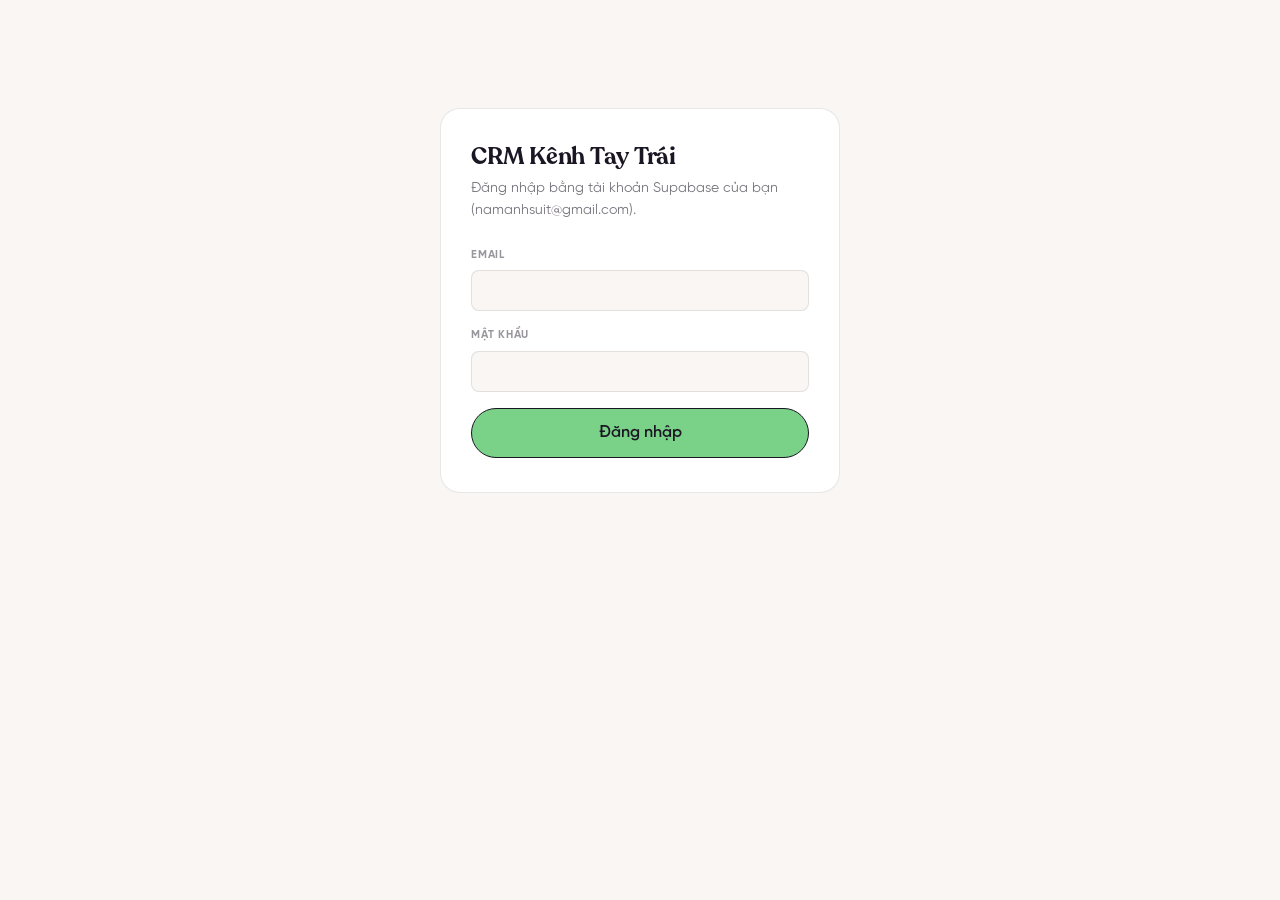
==== commit b1144138: "Nâng admin thành mini-CRM: xếp hạng, phễu, follow-up, analytics bán hàng DB (project lctos): - Thêm " ====
--- a/admin.html
+++ b/admin.html
@@ -4,23 +4,25 @@
 <meta charset="utf-8">
 <meta name="viewport" content="width=device-width, initial-scale=1">
 <meta name="robots" content="noindex, nofollow">
-<title>Đơn đăng ký — Kênh Tay Trái</title>
+<title>CRM — Kênh Tay Trái</title>
 <link rel="icon" href="assets/favicon/favicon.svg?v=2" type="image/svg+xml">
 <link rel="stylesheet" href="css/styles.css?v=26">
 <style>
-  /* Trang quản trị — dùng chung token & font của styles.css, class riêng tiền tố adm- */
+  /* Trang quản trị — dùng chung token & font của styles.css, class tiền tố adm- */
   body{background:var(--bg-2);}
-  .adm{max-width:1180px;margin-inline:auto;padding:32px var(--pad-x) 80px;}
+  .adm{max-width:1180px;margin-inline:auto;padding:28px var(--pad-x) 90px;}
 
   .adm__bar{
     display:flex;align-items:center;justify-content:space-between;gap:16px;
-    flex-wrap:wrap;margin-bottom:28px;
-    padding-bottom:20px;border-bottom:1px solid var(--hairline);
+    flex-wrap:wrap;margin-bottom:24px;padding-bottom:18px;border-bottom:1px solid var(--hairline);
   }
   .adm__brand{display:flex;align-items:baseline;gap:10px;}
   .adm__brand b{font-family:var(--font-head);font-size:1.25rem;letter-spacing:-0.02em;}
   .adm__brand span{font-size:12px;color:var(--fg-3);}
   .adm__baractions{display:flex;align-items:center;gap:10px;}
+
+  .adm h2.adm__h{font-size:1.125rem;margin-bottom:14px;}
+  .adm__sec{margin-bottom:34px;}
 
   /* ---- Đăng nhập ---- */
   .adm__login{
@@ -46,38 +48,84 @@
   }
   .adm__err.is-on{display:block;}
 
+  /* ---- Khối Hôm nay ---- */
+  .adm__today{
+    display:grid;grid-template-columns:repeat(auto-fit,minmax(280px,1fr));
+    gap:14px;margin-bottom:34px;
+  }
+  .adm__todaycol{
+    background:var(--bg-1);border:1px solid var(--hairline);
+    border-radius:var(--r-card);padding:18px 20px;
+  }
+  .adm__todaycol--late{border-color:#E0A29A;background:#B3261E08;}
+  .adm__todaycol h3{
+    font-size:0.9375rem;margin-bottom:4px;
+    display:flex;align-items:center;gap:8px;
+  }
+  .adm__count{
+    font-family:var(--font-body);font-weight:700;font-size:0.75rem;
+    background:var(--bg-3);border-radius:var(--r-pill);padding:2px 9px;
+  }
+  .adm__todaycol--late .adm__count{background:#B3261E1a;color:#8C1D18;}
+  .adm__todaysub{font-size:0.8125rem;color:var(--fg-3);margin-bottom:12px;}
+  .adm__mini{display:flex;flex-direction:column;gap:2px;}
+  .adm__minirow{
+    width:100%;display:flex;align-items:center;gap:9px;flex-wrap:wrap;
+    padding:8px 10px;margin-inline:-10px;border-radius:9px;text-align:left;
+    font-size:0.875rem;transition:background-color .15s ease;
+  }
+  .adm__minirow:hover{background:var(--hover);}
+  .adm__minirow b{font-family:var(--font-body);font-weight:600;}
+  .adm__minirow span{color:var(--fg-3);font-size:0.8125rem;}
+  .adm__none{font-size:0.875rem;color:var(--fg-3);}
+
+  /* ---- Chip hạng & trạng thái ---- */
+  .adm__grade{
+    display:inline-flex;align-items:center;justify-content:center;
+    width:22px;height:22px;border-radius:50%;flex:none;
+    font-family:var(--font-body);font-weight:700;font-size:0.75rem;
+  }
+  .adm__grade--A{background:var(--mint);color:var(--fg-1);}
+  .adm__grade--B{background:var(--yellow);color:var(--fg-1);}
+  .adm__grade--C{background:var(--bg-4);color:var(--fg-3);}
+
+  .adm__st{
+    display:inline-block;padding:3px 11px;border-radius:var(--r-pill);
+    font-size:11px;font-weight:700;background:var(--bg-3);color:var(--fg-2);white-space:nowrap;
+  }
+  .adm__st--chot{background:var(--mint-soft);color:var(--fg-1);}
+  .adm__st--loai{background:var(--bg-4);color:var(--fg-4);}
+  .adm__st--dang{background:var(--sky-soft);color:var(--fg-1);}
+
   /* ---- Thẻ số liệu ---- */
   .adm__stats{
-    display:grid;grid-template-columns:repeat(auto-fit,minmax(170px,1fr));
-    gap:14px;margin-bottom:30px;
+    display:grid;grid-template-columns:repeat(auto-fit,minmax(165px,1fr));gap:14px;
   }
   .adm__stat{
     background:var(--bg-1);border:1px solid var(--hairline);
-    border-radius:var(--r-card);padding:18px 20px;
+    border-radius:var(--r-card);padding:17px 19px;
   }
   .adm__stat dt{
     font-size:11px;font-weight:700;letter-spacing:0.07em;text-transform:uppercase;
     color:var(--label);margin-bottom:8px;
   }
   .adm__stat dd{
-    font-family:var(--font-head);font-weight:700;font-size:2rem;line-height:1;
+    font-family:var(--font-head);font-weight:700;font-size:1.875rem;line-height:1;
     font-variant-numeric:tabular-nums;
   }
   .adm__stat small{
     display:block;margin-top:7px;font-family:var(--font-body);font-weight:400;
-    font-size:0.8125rem;color:var(--fg-3);
-  }
-
-  /* ---- Biểu đồ phân bố ---- */
-  .adm__charts{
-    display:grid;grid-template-columns:repeat(auto-fit,minmax(310px,1fr));
-    gap:14px;margin-bottom:34px;
-  }
+    font-size:0.8125rem;color:var(--fg-3);line-height:1.4;
+  }
+
+  /* ---- Biểu đồ ---- */
+  .adm__charts{display:grid;grid-template-columns:repeat(auto-fit,minmax(305px,1fr));gap:14px;}
   .adm__chart{
     background:var(--bg-1);border:1px solid var(--hairline);
-    border-radius:var(--r-card);padding:20px;
-  }
-  .adm__chart h3{font-size:0.9375rem;margin-bottom:16px;}
+    border-radius:var(--r-card);padding:19px 20px;
+  }
+  .adm__chart h3{font-size:0.9375rem;margin-bottom:4px;}
+  .adm__charthint{font-size:0.8125rem;color:var(--fg-3);margin-bottom:14px;line-height:1.45;}
   .adm__row{margin-bottom:11px;}
   .adm__row:last-child{margin-bottom:0;}
   .adm__rowtop{
@@ -87,65 +135,154 @@
   .adm__rowtop b{flex:none;font-family:var(--font-body);color:var(--fg-1);font-variant-numeric:tabular-nums;}
   .adm__track{height:7px;border-radius:4px;background:var(--row);overflow:hidden;}
   .adm__fill{height:100%;border-radius:4px;background:var(--mint);}
-
-  /* ---- Danh sách đơn ---- */
+  .adm__fill--dim{background:var(--fg-4);}
+
+  /* phễu */
+  .adm__funnel .adm__rowtop b{font-size:0.875rem;}
+  .adm__loai{
+    margin-top:14px;padding-top:12px;border-top:1px solid var(--hairline);
+    font-size:0.8125rem;color:var(--fg-3);
+  }
+
+  /* bảng nguồn */
+  .adm__tbl{width:100%;border-collapse:collapse;font-size:0.8125rem;}
+  .adm__tbl th{
+    text-align:right;font-size:10px;font-weight:700;letter-spacing:0.06em;
+    text-transform:uppercase;color:var(--label);padding:0 0 8px;
+  }
+  .adm__tbl th:first-child,.adm__tbl td:first-child{text-align:left;}
+  .adm__tbl td{
+    padding:8px 0;border-top:1px solid var(--hairline);
+    text-align:right;color:var(--fg-2);font-variant-numeric:tabular-nums;
+  }
+  .adm__tbl td:first-child{color:var(--fg-1);}
+
+  /* cột tuần */
+  .adm__weeks{display:flex;align-items:flex-end;gap:7px;height:110px;}
+  .adm__week{flex:1;display:flex;flex-direction:column;justify-content:flex-end;height:100%;gap:5px;}
+  .adm__weekbar{background:var(--mint);border-radius:4px 4px 0 0;min-height:2px;}
+  .adm__weeklab{font-size:9px;color:var(--fg-4);text-align:center;letter-spacing:-0.02em;}
+  .adm__weeknum{
+    font-size:11px;font-weight:700;text-align:center;color:var(--fg-2);
+    font-variant-numeric:tabular-nums;
+  }
+
+  /* ---- Lọc ---- */
+  .adm__filters{display:flex;gap:8px;flex-wrap:wrap;margin-bottom:16px;}
+  .adm__fchip{
+    padding:7px 15px;border-radius:var(--r-pill);font-size:0.8125rem;font-weight:600;
+    background:var(--bg-1);border:1.5px solid var(--hairline);color:var(--fg-2);
+    transition:border-color .15s ease,background-color .15s ease;white-space:nowrap;
+  }
+  .adm__fchip:hover{border-color:var(--fg-3);}
+  .adm__fchip.is-on{background:var(--fg-1);border-color:var(--fg-1);color:#fff;}
+  .adm__fchip i{font-style:normal;opacity:0.6;margin-left:5px;font-variant-numeric:tabular-nums;}
+
   .adm__listhead{
     display:flex;align-items:center;justify-content:space-between;
-    gap:14px;flex-wrap:wrap;margin-bottom:16px;
-  }
-  .adm__listhead h2{font-size:1.25rem;}
+    gap:14px;flex-wrap:wrap;margin-bottom:14px;
+  }
   .adm__search{
-    font-family:var(--font-body);font-size:0.9375rem;
-    padding:9px 14px;min-width:250px;
+    font-family:var(--font-body);font-size:0.9375rem;padding:9px 15px;min-width:250px;
     background:var(--bg-1);border:1.5px solid var(--hairline);border-radius:var(--r-pill);
   }
   .adm__search:focus{outline:none;border-color:var(--fg-1);}
 
+  /* ---- Thẻ đơn ---- */
   .adm__card{
     background:var(--bg-1);border:1px solid var(--hairline);
-    border-radius:var(--r-card);margin-bottom:12px;overflow:hidden;
-  }
+    border-radius:var(--r-card);margin-bottom:11px;overflow:hidden;
+  }
+  .adm__card--late{border-color:#E0A29A;}
   .adm__cardhead{
-    width:100%;display:grid;grid-template-columns:1fr auto;gap:6px 18px;
-    align-items:center;text-align:left;padding:16px 20px;
-    transition:background-color .15s ease;
+    width:100%;display:grid;grid-template-columns:auto 1fr auto;gap:4px 14px;
+    align-items:center;text-align:left;padding:15px 19px;transition:background-color .15s ease;
   }
   .adm__cardhead:hover{background:var(--hover);}
   .adm__who b{font-family:var(--font-head);font-size:1.0625rem;}
   .adm__meta{
-    display:flex;flex-wrap:wrap;gap:6px 14px;
-    margin-top:5px;font-size:0.8125rem;color:var(--fg-3);
-  }
-  .adm__when{font-size:0.8125rem;color:var(--fg-3);white-space:nowrap;}
-  .adm__chip{
-    display:inline-block;padding:3px 10px;border-radius:var(--r-pill);
-    font-size:11px;font-weight:700;background:var(--bg-3);color:var(--fg-2);
-  }
-  .adm__chip--ready{background:var(--mint-soft);color:var(--fg-1);}
+    display:flex;flex-wrap:wrap;gap:6px 13px;margin-top:5px;
+    font-size:0.8125rem;color:var(--fg-3);align-items:center;
+  }
+  .adm__when{font-size:0.8125rem;color:var(--fg-3);white-space:nowrap;text-align:right;}
+  .adm__due{font-weight:600;}
+  .adm__due--late{color:#8C1D18;}
 
   .adm__body{display:grid;grid-template-rows:0fr;transition:grid-template-rows .28s cubic-bezier(.16,1,.3,1);}
   .adm__body.is-open{grid-template-rows:1fr;}
   .adm__bodyinner{overflow:hidden;min-height:0;}
-  .adm__detail{padding:4px 20px 20px;border-top:1px solid var(--hairline);}
-  .adm__qa{margin-top:16px;}
+  .adm__detail{padding:2px 19px 19px;border-top:1px solid var(--hairline);}
+
+  /* khối CRM */
+  .adm__crm{
+    background:var(--bg-2);border-radius:var(--r-card);
+    padding:16px 17px;margin:14px 0 4px;
+  }
+  .adm__crmlab{
+    font-size:11px;font-weight:700;letter-spacing:0.07em;text-transform:uppercase;
+    color:var(--label);margin-bottom:8px;
+  }
+  .adm__pills{display:flex;gap:6px;flex-wrap:wrap;margin-bottom:16px;}
+  .adm__pill{
+    padding:6px 13px;border-radius:var(--r-pill);font-size:0.8125rem;font-weight:600;
+    background:var(--bg-1);border:1.5px solid var(--hairline);color:var(--fg-2);
+    transition:border-color .15s ease;white-space:nowrap;
+  }
+  .adm__pill:hover:not(.is-on){border-color:var(--fg-3);}
+  .adm__pill.is-on{background:var(--fg-1);border-color:var(--fg-1);color:#fff;}
+  .adm__pill:disabled{opacity:0.5;pointer-events:none;}
+
+  .adm__crmgrid{display:grid;grid-template-columns:repeat(auto-fit,minmax(230px,1fr));gap:16px;}
+  .adm__date{display:flex;gap:7px;align-items:center;flex-wrap:wrap;}
+  .adm__date input{
+    font-family:var(--font-body);font-size:0.875rem;color:var(--fg-1);
+    padding:7px 11px;background:var(--bg-1);
+    border:1.5px solid var(--hairline);border-radius:var(--r-input);
+  }
+  .adm__date input:focus{outline:none;border-color:var(--fg-1);}
+  .adm__mini-btn{
+    padding:6px 11px;border-radius:var(--r-pill);font-size:0.75rem;font-weight:600;
+    background:var(--bg-1);border:1.5px solid var(--hairline);color:var(--fg-2);
+  }
+  .adm__mini-btn:hover{border-color:var(--fg-3);}
+
+  .adm__note{
+    width:100%;font-family:var(--font-body);font-size:0.875rem;line-height:1.6;
+    color:var(--fg-1);padding:10px 12px;background:var(--bg-1);
+    border:1.5px solid var(--hairline);border-radius:var(--r-input);
+    resize:vertical;min-height:76px;
+  }
+  .adm__note:focus{outline:none;border-color:var(--fg-1);}
+  .adm__save{font-size:0.75rem;color:var(--fg-4);margin-top:5px;min-height:16px;}
+  .adm__save--err{color:#8C1D18;cursor:pointer;text-decoration:underline;}
+
+  .adm__acts{display:flex;gap:7px;flex-wrap:wrap;margin-top:14px;}
+
+  /* chi tiết câu trả lời */
+  .adm__qa{margin-top:15px;}
   .adm__qa dt{
     font-size:11px;font-weight:700;letter-spacing:0.07em;text-transform:uppercase;
     color:var(--label);margin-bottom:5px;
   }
   .adm__qa dd{font-size:0.9375rem;line-height:1.65;color:var(--fg-2);white-space:pre-wrap;}
-  .adm__grid2{display:grid;grid-template-columns:repeat(auto-fit,minmax(210px,1fr));gap:16px;margin-top:16px;}
-  .adm__empty{
-    background:var(--bg-1);border:1px dashed var(--fg-4);border-radius:var(--r-card);
-    padding:44px 20px;text-align:center;color:var(--fg-3);font-size:0.9375rem;
-  }
-  .adm__contact a{
+  .adm__grid2{display:grid;grid-template-columns:repeat(auto-fit,minmax(200px,1fr));gap:15px;margin-top:15px;}
+  .adm__contact dd a{
     color:var(--fg-1);font-weight:600;
     text-decoration:underline;text-decoration-color:var(--sky);
     text-decoration-thickness:2px;text-underline-offset:3px;
   }
-  @media (max-width:560px){
-    .adm__cardhead{grid-template-columns:1fr;}
-    .adm__when{justify-self:start;}
+  .adm__empty{
+    background:var(--bg-1);border:1px dashed var(--fg-4);border-radius:var(--r-card);
+    padding:40px 20px;text-align:center;color:var(--fg-3);font-size:0.9375rem;
+  }
+
+  @media (max-width:600px){
+    .adm__cardhead{grid-template-columns:auto 1fr;}
+    .adm__when{grid-column:1 / -1;text-align:left;}
+    .adm__filters{flex-wrap:nowrap;overflow-x:auto;min-width:0;scrollbar-width:none;padding-bottom:2px;}
+    .adm__filters::-webkit-scrollbar{display:none;}
+    .adm__fchip{flex:0 0 auto;}
+    .adm__search{min-width:0;width:100%;}
   }
 </style>
 </head>
@@ -153,8 +290,8 @@
 
 <!-- ================= ĐĂNG NHẬP ================= -->
 <div class="adm__login" id="loginView">
-  <h1>Đơn đăng ký</h1>
-  <p>Đăng nhập bằng tài khoản Supabase của bạn (namanhsuit@gmail.com) để xem đơn.</p>
+  <h1>CRM Kênh Tay Trái</h1>
+  <p>Đăng nhập bằng tài khoản Supabase của bạn (namanhsuit@gmail.com).</p>
   <form id="loginForm">
     <div class="adm__err" id="loginErr"></div>
     <div class="adm__field">
@@ -173,24 +310,36 @@
 <div class="adm" id="dashView" hidden>
 
   <div class="adm__bar">
-    <div class="adm__brand">
-      <b>Đơn đăng ký</b>
-      <span>Kênh Tay Trái</span>
-    </div>
+    <div class="adm__brand"><b>CRM</b><span>Kênh Tay Trái</span></div>
     <div class="adm__baractions">
+      <button class="btn btn--outline btn--sm" id="reloadBtn">Tải lại</button>
       <button class="btn btn--outline btn--sm" id="csvBtn">Tải CSV</button>
       <button class="btn btn--outline btn--sm" id="logoutBtn">Đăng xuất</button>
     </div>
   </div>
 
-  <dl class="adm__stats" id="stats"></dl>
-  <div class="adm__charts" id="charts"></div>
-
-  <div class="adm__listhead">
-    <h2>Từng đơn</h2>
-    <input type="search" class="adm__search" id="search" placeholder="Tìm theo tên, email, SĐT, nội dung...">
+  <div class="adm__today" id="today"></div>
+
+  <div class="adm__sec"><dl class="adm__stats" id="stats"></dl></div>
+
+  <div class="adm__sec">
+    <h2 class="adm__h">Bán hàng</h2>
+    <div class="adm__charts" id="salesCharts"></div>
   </div>
-  <div id="list"></div>
+
+  <div class="adm__sec">
+    <h2 class="adm__h">Chân dung người đăng ký</h2>
+    <div class="adm__charts" id="distCharts"></div>
+  </div>
+
+  <div class="adm__sec">
+    <div class="adm__listhead">
+      <h2 class="adm__h" style="margin:0">Từng đơn</h2>
+      <input type="search" class="adm__search" id="search" placeholder="Tìm theo tên, email, SĐT, ghi chú...">
+    </div>
+    <div class="adm__filters" id="filters"></div>
+    <div id="list"></div>
+  </div>
 
 </div>
 
@@ -199,274 +348,713 @@
   'use strict';
 
   var SUPABASE_URL = 'https://gedyrwfhqpjrfcptrnck.supabase.co';
-  // Publishable key — an toàn ở client. RLS chỉ cho phép ĐÚNG tài khoản Nam Anh đọc bảng này.
+  // Publishable key — an toàn ở client. RLS khoá SELECT/UPDATE theo đúng uid Nam Anh.
   var SUPABASE_KEY = 'sb_publishable_ywvY3y_NilX7LnuOtwyToQ_lAnRT9Oe';
   var STORE = 'ktt_admin_session';
 
-  var loginView = document.getElementById('loginView');
-  var dashView  = document.getElementById('dashView');
-  var loginForm = document.getElementById('loginForm');
-  var loginErr  = document.getElementById('loginErr');
-  var loginBtn  = document.getElementById('loginBtn');
-  var searchEl  = document.getElementById('search');
-
+  /* =========================================================
+     CHẤM ĐIỂM ƯU TIÊN — chỉnh bảng này là đổi được cách xếp hạng.
+     Chuỗi copy NGUYÊN VĂN từ value các lựa chọn trong index.html
+     (chú ý dấu gạch en "–", không phải "-").
+     ========================================================= */
+  var SCORING = {
+    urgency: {
+      'Càng sớm càng tốt': 4,
+      'Trong vòng 1 tháng tới': 3,
+      'Trong năm nay': 1,
+      'Chưa chắc, để xem đã': 0
+    },
+    following: {
+      'Hơn 1 năm': 2,
+      '6–12 tháng': 1,
+      '1–6 tháng': 1,
+      'Dưới 1 tháng': 0,
+      'Mình vừa mới biết đến': 0
+    },
+    income: {
+      'Trên 150 triệu': 2,
+      '80 – 150 triệu': 2,
+      '50 – 80 triệu': 2,
+      '25 – 50 triệu': 1,
+      '10 – 25 triệu': 0,
+      'Dưới 10 triệu': 0
+    },
+    commitSanSang: 2,     // commit chứa "sẵn sàng"
+    nguongA: 7,           // >= là hạng A
+    nguongB: 4            // >= là hạng B, dưới nữa là C
+  };
+
+  function scoreOf(r) {
+    var s = 0;
+    s += SCORING.urgency[r.urgency] || 0;
+    s += SCORING.following[r.following] || 0;
+    s += SCORING.income[r.income] || 0;
+    if ((r.commit || '').indexOf('sẵn sàng') > -1) s += SCORING.commitSanSang;
+    return s;
+  }
+  function gradeOf(r) {
+    var s = scoreOf(r);
+    return s >= SCORING.nguongA ? 'A' : s >= SCORING.nguongB ? 'B' : 'C';
+  }
+
+  /* ================= TRẠNG THÁI PHỄU ================= */
+  var STATUS = {
+    moi:           { label: 'Mới',            kieu: '' },
+    da_lien_he:    { label: 'Đã liên hệ',     kieu: 'dang' },
+    da_dat_lich:   { label: 'Đã đặt lịch',    kieu: 'dang' },
+    da_meeting:    { label: 'Đã meeting',     kieu: 'dang' },
+    chot:          { label: 'Chốt ✓',         kieu: 'chot' },
+    tu_choi:       { label: 'Từ chối',        kieu: 'loai' },
+    khong_phu_hop: { label: 'Không phù hợp',  kieu: 'loai' }
+  };
+  var PHEU = ['moi', 'da_lien_he', 'da_dat_lich', 'da_meeting', 'chot'];
+  var LOAI = ['tu_choi', 'khong_phu_hop'];
+  var DANG_CHAY = ['moi', 'da_lien_he', 'da_dat_lich', 'da_meeting'];
+
+  /* ================= TRẠNG THÁI TRANG ================= */
+  var session = null;
   var rows = [];
-
-  /* ---------------- phiên đăng nhập ---------------- */
-  function saveSession(s) {
-    try { sessionStorage.setItem(STORE, JSON.stringify(s)); } catch (e) {}
-  }
-  function readSession() {
-    try { return JSON.parse(sessionStorage.getItem(STORE) || 'null'); } catch (e) { return null; }
-  }
-  function clearSession() {
-    try { sessionStorage.removeItem(STORE); } catch (e) {}
-  }
-
+  var openIds = {};          // id -> true, giữ thẻ đang mở qua các lần render lại
+  var fStatus = null;        // null = tất cả
+  var fGradeA = false;
+  var query = '';
+  var noteTimers = {};
+
+  var $ = function (id) { return document.getElementById(id); };
+  var loginView = $('loginView'), dashView = $('dashView');
+
+  /* ================= GỌI API ================= */
   function authRequest(grant, body) {
     return fetch(SUPABASE_URL + '/auth/v1/token?grant_type=' + grant, {
       method: 'POST',
       headers: { 'Content-Type': 'application/json', apikey: SUPABASE_KEY },
       body: JSON.stringify(body)
     }).then(function (res) {
-      return res.json().then(function (data) {
-        if (!res.ok) throw new Error(data.error_description || data.msg || data.message || 'Đăng nhập thất bại');
-        return data;
-      });
-    });
-  }
-
-  function fetchRows(token) {
-    return fetch(SUPABASE_URL + '/rest/v1/ktt_applications?select=*&order=created_at.desc', {
-      headers: { apikey: SUPABASE_KEY, Authorization: 'Bearer ' + token }
+      return res.json().then(function (d) {
+        if (!res.ok) throw new Error(d.error_description || d.msg || d.message || 'Đăng nhập thất bại');
+        return d;
+      });
+    });
+  }
+
+  // Gọi REST kèm token; 401 thì làm mới token ĐÚNG MỘT LẦN rồi thử lại.
+  function api(path, opts, daThuLai) {
+    opts = opts || {};
+    var headers = {
+      apikey: SUPABASE_KEY,
+      Authorization: 'Bearer ' + (session && session.access_token),
+      'Content-Type': 'application/json'
+    };
+    if (opts.prefer) headers.Prefer = opts.prefer;
+
+    return fetch(SUPABASE_URL + '/rest/v1/' + path, {
+      method: opts.method || 'GET', headers: headers, body: opts.body
     }).then(function (res) {
-      if (res.status === 401) { var e = new Error('hết hạn'); e.expired = true; throw e; }
-      if (!res.ok) throw new Error('Không tải được dữ liệu (HTTP ' + res.status + ')');
-      return res.json();
-    });
-  }
-
-  // Lấy dữ liệu, tự làm mới token một lần nếu hết hạn.
-  function loadWithSession(session) {
-    return fetchRows(session.access_token).catch(function (err) {
-      if (!err.expired || !session.refresh_token) throw err;
-      return authRequest('refresh_token', { refresh_token: session.refresh_token })
-        .then(function (fresh) { saveSession(fresh); return fetchRows(fresh.access_token); });
-    });
-  }
-
-  /* ---------------- vào/ra ---------------- */
-  function showDash(data) {
-    rows = data;
-    loginView.hidden = true;
-    dashView.hidden = false;
+      if (res.status === 401 && !daThuLai && session && session.refresh_token) {
+        return authRequest('refresh_token', { refresh_token: session.refresh_token })
+          .then(function (fresh) { session = fresh; saveSession(fresh); return api(path, opts, true); })
+          .catch(function () { veManDangNhap(); throw new Error('Phiên hết hạn'); });
+      }
+      if (!res.ok) return res.text().then(function (t) { throw new Error('HTTP ' + res.status + ' ' + t.slice(0, 120)); });
+      return res.status === 204 ? null : res.json();
+    });
+  }
+
+  function loadRows() {
+    return api('ktt_applications?select=*&order=created_at.desc').then(function (d) { rows = d || []; });
+  }
+
+  // Cập nhật một đơn. Trả về bản ghi mới để gán tại chỗ, KHÔNG tải lại cả bảng.
+  function patchRow(id, patch) {
+    patch.updated_at = new Date().toISOString();
+    return api('ktt_applications?id=eq.' + encodeURIComponent(id),
+      { method: 'PATCH', body: JSON.stringify(patch), prefer: 'return=representation' }
+    ).then(function (d) {
+      var moi = d && d[0];
+      if (!moi) throw new Error('Không cập nhật được (RLS chặn?)');
+      for (var i = 0; i < rows.length; i++) {
+        if (rows[i].id === id) { rows[i] = moi; break; }
+      }
+      return moi;
+    });
+  }
+
+  /* ================= PHIÊN ================= */
+  function saveSession(s) { try { sessionStorage.setItem(STORE, JSON.stringify(s)); } catch (e) {} }
+  function readSession() { try { return JSON.parse(sessionStorage.getItem(STORE) || 'null'); } catch (e) { return null; } }
+  function clearSession() { try { sessionStorage.removeItem(STORE); } catch (e) {} }
+
+  function veManDangNhap(msg) {
+    clearSession(); session = null;
+    dashView.hidden = true; loginView.hidden = false;
+    if (msg) { $('loginErr').textContent = msg; $('loginErr').classList.add('is-on'); }
+  }
+
+  $('loginForm').addEventListener('submit', function (e) {
+    e.preventDefault();
+    var err = $('loginErr'), btn = $('loginBtn');
+    err.classList.remove('is-on');
+    btn.disabled = true; btn.textContent = 'Đang đăng nhập...';
+
+    authRequest('password', {
+      email: $('admEmail').value.trim(),
+      password: $('admPass').value
+    })
+      .then(function (s) { session = s; saveSession(s); $('admPass').value = ''; return loadRows(); })
+      .then(function () { loginView.hidden = true; dashView.hidden = false; renderAll(); })
+      .catch(function (e2) { err.textContent = e2.message; err.classList.add('is-on'); })
+      .then(function () { btn.disabled = false; btn.textContent = 'Đăng nhập'; });
+  });
+
+  $('logoutBtn').addEventListener('click', function () { clearSession(); location.reload(); });
+  $('reloadBtn').addEventListener('click', function () {
+    var b = $('reloadBtn'); b.disabled = true; b.textContent = 'Đang tải...';
+    loadRows().then(renderAll).catch(function (e) { alert(e.message); })
+      .then(function () { b.disabled = false; b.textContent = 'Tải lại'; });
+  });
+
+  /* ================= NGÀY THÁNG ================= */
+  function todayISO() {
+    var d = new Date(), p = function (n) { return n < 10 ? '0' + n : n; };
+    return d.getFullYear() + '-' + p(d.getMonth() + 1) + '-' + p(d.getDate());
+  }
+  function addDaysISO(n) {
+    var d = new Date(); d.setDate(d.getDate() + n);
+    var p = function (x) { return x < 10 ? '0' + x : x; };
+    return d.getFullYear() + '-' + p(d.getMonth() + 1) + '-' + p(d.getDate());
+  }
+  function fmtDate(iso) {
+    var d = new Date(iso); if (isNaN(d)) return '';
+    var p = function (n) { return n < 10 ? '0' + n : n; };
+    return p(d.getDate()) + '/' + p(d.getMonth() + 1) + '/' + d.getFullYear() + ' · ' + p(d.getHours()) + ':' + p(d.getMinutes());
+  }
+  function fmtNgay(iso) {
+    if (!iso) return '';
+    var x = String(iso).split('-');
+    return x.length === 3 ? x[2] + '/' + x[1] : iso;
+  }
+  function conChay(r) { return DANG_CHAY.indexOf(r.status) > -1; }
+  function quaHan(r) { return conChay(r) && r.follow_up_on && r.follow_up_on < todayISO(); }
+  function homNay(r) { return conChay(r) && r.follow_up_on === todayISO(); }
+
+  /* ================= RENDER ================= */
+  function renderAll() {
+    renderToday();
     renderStats();
-    renderCharts();
-    renderList('');
-  }
-
-  function showLogin(msg) {
-    dashView.hidden = true;
-    loginView.hidden = false;
-    if (msg) { loginErr.textContent = msg; loginErr.classList.add('is-on'); }
-  }
-
-  loginForm.addEventListener('submit', function (e) {
-    e.preventDefault();
-    loginErr.classList.remove('is-on');
-    loginBtn.disabled = true;
-    loginBtn.textContent = 'Đang đăng nhập...';
-
-    authRequest('password', {
-      email: document.getElementById('admEmail').value.trim(),
-      password: document.getElementById('admPass').value
-    })
-      .then(function (session) {
-        saveSession(session);
-        document.getElementById('admPass').value = '';
-        return loadWithSession(session);
-      })
-      .then(showDash)
-      .catch(function (err) {
-        loginErr.textContent = err.message === 'hết hạn'
-          ? 'Phiên đã hết hạn, đăng nhập lại giúp mình.'
-          : err.message;
-        loginErr.classList.add('is-on');
-      })
-      .then(function () {
-        loginBtn.disabled = false;
-        loginBtn.textContent = 'Đăng nhập';
-      });
-  });
-
-  document.getElementById('logoutBtn').addEventListener('click', function () {
-    clearSession();
-    rows = [];
-    location.reload();
-  });
-
-  /* ---------------- số liệu tổng ---------------- */
-  function daysAgo(n) { return Date.now() - n * 86400000; }
-
+    renderSalesCharts();
+    renderDistCharts();
+    renderFilters();
+    renderList();
+  }
+
+  /* ---- Hôm nay ---- */
+  function renderToday() {
+    var late  = rows.filter(quaHan);
+    var today = rows.filter(homNay);
+    var moi   = rows.filter(function (r) { return r.status === 'moi'; });
+    sortByGrade(late); sortByGrade(today); sortByGrade(moi);
+
+    $('today').innerHTML =
+      cot('Quá hạn follow-up', late, 'Hẹn gọi lại nhưng đã trôi qua', true) +
+      cot('Follow-up hôm nay', today, 'Đúng hẹn hôm nay', false) +
+      cot('Lead mới chưa liên hệ', moi, 'Xếp hạng A lên trước', false);
+
+    bindMini();
+  }
+
+  function cot(title, list, sub, late) {
+    var body = list.length
+      ? '<div class="adm__mini">' + list.slice(0, 6).map(function (r) {
+          return '<button class="adm__minirow" data-goto="' + r.id + '">' +
+                   chipHang(r) + '<b>' + esc(hoTen(r)) + '</b>' +
+                   (r.phone ? '<span>' + esc(r.phone) + '</span>' : '') +
+                   (r.follow_up_on ? '<span>' + fmtNgay(r.follow_up_on) + '</span>' : '') +
+                 '</button>';
+        }).join('') +
+        (list.length > 6 ? '<div class="adm__none" style="margin-top:8px">…và ' + (list.length - 6) + ' người nữa</div>' : '') +
+        '</div>'
+      : '<div class="adm__none">Không có ai.</div>';
+
+    return '<div class="adm__todaycol' + (late ? ' adm__todaycol--late' : '') + '">' +
+             '<h3>' + esc(title) + '<span class="adm__count">' + list.length + '</span></h3>' +
+             '<p class="adm__todaysub">' + esc(sub) + '</p>' + body +
+           '</div>';
+  }
+
+  function bindMini() {
+    [].forEach.call(document.querySelectorAll('[data-goto]'), function (b) {
+      b.addEventListener('click', function () {
+        var id = b.dataset.goto;
+        fStatus = null; fGradeA = false; query = ''; $('search').value = '';
+        openIds[id] = true;
+        renderFilters(); renderList();
+        var el = document.querySelector('[data-card="' + id + '"]');
+        if (el) el.scrollIntoView({ behavior: 'smooth', block: 'center' });
+      });
+    });
+  }
+
+  /* ---- Thẻ số liệu ---- */
   function renderStats() {
-    var total = rows.length;
-    var d7  = rows.filter(function (r) { return +new Date(r.created_at) >= daysAgo(7); }).length;
-    var d30 = rows.filter(function (r) { return +new Date(r.created_at) >= daysAgo(30); }).length;
-    var ready = rows.filter(function (r) { return (r.commit || '').indexOf('sẵn sàng') > -1; }).length;
-    var soon = rows.filter(function (r) {
-      var u = r.urgency || '';
-      return u.indexOf('Càng sớm') > -1 || u.indexOf('1 tháng') > -1;
-    }).length;
-
-    var pct = function (n) { return total ? Math.round(n / total * 100) + '%' : '—'; };
-
-    document.getElementById('stats').innerHTML = [
-      stat('Tổng đơn', total, d7 + ' đơn trong 7 ngày qua'),
-      stat('30 ngày qua', d30, total ? pct(d30) + ' tổng số đơn' : ''),
-      stat('Sẵn sàng nghiêm túc', ready, pct(ready) + ' số đơn'),
-      stat('Muốn bắt đầu sớm', soon, 'trong vòng 1 tháng')
+    var t = rows.length;
+    var d7 = rows.filter(function (r) { return +new Date(r.created_at) >= Date.now() - 7 * 864e5; }).length;
+    var A = rows.filter(function (r) { return gradeOf(r) === 'A'; }).length;
+    var chot = rows.filter(function (r) { return r.status === 'chot'; }).length;
+    var chuaLienHe = rows.filter(function (r) { return r.status === 'moi'; }).length;
+    var pct = function (n) { return t ? Math.round(n / t * 100) + '%' : '—'; };
+
+    $('stats').innerHTML = [
+      stat('Tổng đơn', t, d7 + ' đơn trong 7 ngày qua'),
+      stat('Hạng A', A, t ? pct(A) + ' số đơn' : 'chưa có đơn'),
+      stat('Đã chốt', chot, t ? 'tỉ lệ chốt ' + pct(chot) : '—'),
+      stat('Chưa liên hệ', chuaLienHe, chuaLienHe ? 'cần xử lý' : 'sạch việc')
     ].join('');
   }
-
-  function stat(label, value, sub) {
-    return '<div class="adm__stat"><dt>' + esc(label) + '</dt>' +
-           '<dd>' + value + (sub ? '<small>' + esc(sub) + '</small>' : '') + '</dd></div>';
-  }
-
-  /* ---------------- phân bố ---------------- */
-  var CHARTS = [
+  function stat(l, v, s) {
+    return '<div class="adm__stat"><dt>' + esc(l) + '</dt><dd>' + v +
+           (s ? '<small>' + esc(s) + '</small>' : '') + '</dd></div>';
+  }
+
+  /* ---- Biểu đồ bán hàng ---- */
+  function renderSalesCharts() {
+    $('salesCharts').innerHTML = chartPheu() + chartNguon() + chartTuan() + chartTocDo();
+  }
+
+  function chartPheu() {
+    var t = rows.length;
+    if (!t) return khungTrong('Phễu chuyển đổi', 'Chưa có đơn nào.');
+    var bars = PHEU.map(function (k) {
+      // Phễu tích luỹ: "đã đi qua bước này" = đang ở bước đó hoặc xa hơn
+      var n = rows.filter(function (r) {
+        var i = PHEU.indexOf(r.status);
+        return i > -1 && i >= PHEU.indexOf(k);
+      }).length;
+      return '<div class="adm__row">' +
+               '<div class="adm__rowtop"><span>' + STATUS[k].label + '</span><b>' + n +
+                 ' · ' + Math.round(n / t * 100) + '%</b></div>' +
+               '<div class="adm__track"><div class="adm__fill" style="width:' + (n / t * 100) + '%"></div></div>' +
+             '</div>';
+    }).join('');
+    var loai = rows.filter(function (r) { return LOAI.indexOf(r.status) > -1; }).length;
+    return '<div class="adm__chart adm__funnel"><h3>Phễu chuyển đổi</h3>' +
+           '<p class="adm__charthint">Số người đã đi tới bước này trở đi.</p>' + bars +
+           '<div class="adm__loai">Đã loại: <b>' + loai + '</b> (từ chối / không phù hợp)</div></div>';
+  }
+
+  function chartNguon() {
+    var m = {};
+    rows.forEach(function (r) {
+      var k = (r.source || '').trim() || '(không rõ)';
+      m[k] = m[k] || { n: 0, a: 0, c: 0 };
+      m[k].n++;
+      if (gradeOf(r) === 'A') m[k].a++;
+      if (r.status === 'chot') m[k].c++;
+    });
+    var ks = Object.keys(m).sort(function (x, y) { return m[y].n - m[x].n; });
+    if (!ks.length) return khungTrong('Chất lượng nguồn', 'Chưa có dữ liệu nguồn.');
+
+    var body = ks.map(function (k) {
+      var v = m[k];
+      return '<tr><td>' + esc(k) + '</td><td>' + v.n + '</td><td>' +
+             Math.round(v.a / v.n * 100) + '%</td><td>' + Math.round(v.c / v.n * 100) + '%</td></tr>';
+    }).join('');
+
+    return '<div class="adm__chart"><h3>Chất lượng nguồn</h3>' +
+           '<p class="adm__charthint">Kênh nào ra lead tốt, không chỉ ra nhiều lead.</p>' +
+           '<table class="adm__tbl"><thead><tr><th>Nguồn</th><th>Đơn</th><th>% hạng A</th><th>% chốt</th></tr></thead>' +
+           '<tbody>' + body + '</tbody></table></div>';
+  }
+
+  function chartTuan() {
+    // 8 tuần gần nhất, tuần bắt đầu thứ Hai
+    var mon = new Date();
+    mon.setHours(0, 0, 0, 0);
+    mon.setDate(mon.getDate() - ((mon.getDay() + 6) % 7));   // getDay: CN=0 -> lùi về thứ Hai
+
+    var weeks = [];
+    for (var i = 7; i >= 0; i--) {
+      var s = new Date(mon); s.setDate(s.getDate() - i * 7);
+      var e = new Date(s); e.setDate(e.getDate() + 7);
+      weeks.push({
+        s: s, n: rows.filter(function (r) {
+          var t = +new Date(r.created_at); return t >= +s && t < +e;
+        }).length
+      });
+    }
+    var max = Math.max.apply(null, weeks.map(function (w) { return w.n; })) || 1;
+    var cols = weeks.map(function (w) {
+      var p = function (x) { return x < 10 ? '0' + x : x; };
+      return '<div class="adm__week">' +
+               '<div class="adm__weeknum">' + (w.n || '') + '</div>' +
+               '<div class="adm__weekbar" style="height:' + (w.n / max * 78) + '%"></div>' +
+               '<div class="adm__weeklab">' + p(w.s.getDate()) + '/' + p(w.s.getMonth() + 1) + '</div>' +
+             '</div>';
+    }).join('');
+
+    return '<div class="adm__chart"><h3>Đơn theo tuần</h3>' +
+           '<p class="adm__charthint">8 tuần gần nhất, tính từ thứ Hai.</p>' +
+           '<div class="adm__weeks">' + cols + '</div></div>';
+  }
+
+  function chartTocDo() {
+    var gio = rows.filter(function (r) { return r.contacted_at; })
+      .map(function (r) { return (+new Date(r.contacted_at) - +new Date(r.created_at)) / 36e5; })
+      .filter(function (h) { return h >= 0; })
+      .sort(function (a, b) { return a - b; });
+
+    var chua = rows.filter(function (r) { return r.status === 'moi'; }).length;
+    if (!gio.length) {
+      return khungTrong('Tốc độ phản hồi',
+        'Chưa có đơn nào được liên hệ.' + (chua ? ' Đang chờ: ' + chua + '.' : ''));
+    }
+    var tb = gio.reduce(function (a, b) { return a + b; }, 0) / gio.length;
+    var tv = gio.length % 2 ? gio[(gio.length - 1) / 2] : (gio[gio.length / 2 - 1] + gio[gio.length / 2]) / 2;
+    var doc = function (h) { return h < 24 ? h.toFixed(1) + ' giờ' : (h / 24).toFixed(1) + ' ngày'; };
+
+    return '<div class="adm__chart"><h3>Tốc độ phản hồi</h3>' +
+           '<p class="adm__charthint">Từ lúc nộp đơn tới lúc bạn liên hệ lần đầu.</p>' +
+           '<div class="adm__row"><div class="adm__rowtop"><span>Trung bình</span><b>' + doc(tb) + '</b></div></div>' +
+           '<div class="adm__row"><div class="adm__rowtop"><span>Trung vị</span><b>' + doc(tv) + '</b></div></div>' +
+           '<div class="adm__loai">Đã tính trên ' + gio.length + ' đơn · chưa liên hệ: <b>' + chua + '</b></div></div>';
+  }
+
+  function khungTrong(title, msg) {
+    return '<div class="adm__chart"><h3>' + esc(title) + '</h3>' +
+           '<p class="adm__charthint" style="margin:0">' + esc(msg) + '</p></div>';
+  }
+
+  /* ---- Chân dung ---- */
+  var DIST = [
     { key: 'situation', title: 'Tình trạng hiện tại' },
     { key: 'income',    title: 'Thu nhập mỗi tháng' },
     { key: 'urgency',   title: 'Muốn bắt đầu khi nào' },
-    { key: 'source',    title: 'Biết đến qua đâu' },
     { key: 'location',  title: 'Tỉnh/thành' },
     { key: 'following', title: 'Theo dõi bao lâu' }
   ];
-
-  function renderCharts() {
-    document.getElementById('charts').innerHTML = CHARTS.map(function (c) {
-      var counts = {};
-      rows.forEach(function (r) {
-        var v = (r[c.key] || '').trim();
-        if (v) counts[v] = (counts[v] || 0) + 1;
-      });
-      var pairs = Object.keys(counts).map(function (k) { return [k, counts[k]]; })
-                        .sort(function (a, b) { return b[1] - a[1]; });
-      if (!pairs.length) return '';
-
-      var max = pairs[0][1];
-      var bars = pairs.map(function (p) {
-        return '<div class="adm__row">' +
-                 '<div class="adm__rowtop"><span>' + esc(p[0]) + '</span><b>' + p[1] + '</b></div>' +
-                 '<div class="adm__track"><div class="adm__fill" style="width:' +
-                   Math.round(p[1] / max * 100) + '%"></div></div>' +
-               '</div>';
-      }).join('');
-
-      return '<div class="adm__chart"><h3>' + esc(c.title) + '</h3>' + bars + '</div>';
+  function renderDistCharts() {
+    var html = DIST.map(function (c) {
+      var m = {};
+      rows.forEach(function (r) { var v = (r[c.key] || '').trim(); if (v) m[v] = (m[v] || 0) + 1; });
+      var ps = Object.keys(m).map(function (k) { return [k, m[k]]; }).sort(function (a, b) { return b[1] - a[1]; });
+      if (!ps.length) return khungTrong(c.title, 'Chưa có dữ liệu.');
+      var max = ps[0][1];
+      return '<div class="adm__chart"><h3>' + esc(c.title) + '</h3>' +
+        ps.map(function (p) {
+          return '<div class="adm__row"><div class="adm__rowtop"><span>' + esc(p[0]) + '</span><b>' + p[1] + '</b></div>' +
+                 '<div class="adm__track"><div class="adm__fill adm__fill--dim" style="width:' +
+                 Math.round(p[1] / max * 100) + '%"></div></div></div>';
+        }).join('') + '</div>';
     }).join('');
-  }
-
-  /* ---------------- danh sách đơn ---------------- */
-  function renderList(q) {
-    q = (q || '').toLowerCase().trim();
-    var shown = !q ? rows : rows.filter(function (r) {
+    $('distCharts').innerHTML = html;
+  }
+
+  /* ---- Lọc ---- */
+  function renderFilters() {
+    var chips = ['<button class="adm__fchip' + (!fStatus && !fGradeA ? ' is-on' : '') +
+                 '" data-f="all">Tất cả<i>' + rows.length + '</i></button>',
+                 '<button class="adm__fchip' + (fGradeA ? ' is-on' : '') + '" data-f="A">Hạng A<i>' +
+                 rows.filter(function (r) { return gradeOf(r) === 'A'; }).length + '</i></button>'];
+
+    PHEU.concat(LOAI).forEach(function (k) {
+      var n = rows.filter(function (r) { return r.status === k; }).length;
+      if (!n && k !== 'moi') return;
+      chips.push('<button class="adm__fchip' + (fStatus === k ? ' is-on' : '') + '" data-f="' + k + '">' +
+                 STATUS[k].label + '<i>' + n + '</i></button>');
+    });
+
+    $('filters').innerHTML = chips.join('');
+    [].forEach.call($('filters').querySelectorAll('[data-f]'), function (b) {
+      b.addEventListener('click', function () {
+        var f = b.dataset.f;
+        if (f === 'all') { fStatus = null; fGradeA = false; }
+        else if (f === 'A') { fGradeA = !fGradeA; }
+        else { fStatus = fStatus === f ? null : f; }
+        renderFilters(); renderList();
+      });
+    });
+  }
+
+  function sortByGrade(list) {
+    var w = { A: 0, B: 1, C: 2 };
+    list.sort(function (a, b) {
+      var d = w[gradeOf(a)] - w[gradeOf(b)];
+      return d !== 0 ? d : +new Date(b.created_at) - +new Date(a.created_at);
+    });
+    return list;
+  }
+
+  /* ---- Danh sách ---- */
+  function renderList() {
+    var q = query.toLowerCase().trim();
+    var shown = rows.filter(function (r) {
+      if (fStatus && r.status !== fStatus) return false;
+      if (fGradeA && gradeOf(r) !== 'A') return false;
+      if (!q) return true;
       return Object.keys(r).some(function (k) {
-        return k !== 'id' && String(r[k] || '').toLowerCase().indexOf(q) > -1;
-      });
-    });
-
-    var el = document.getElementById('list');
+        return k !== 'id' && String(r[k] == null ? '' : r[k]).toLowerCase().indexOf(q) > -1;
+      });
+    });
+    sortByGrade(shown);
+
+    var el = $('list');
     if (!shown.length) {
       el.innerHTML = '<div class="adm__empty">' +
-        (rows.length ? 'Không có đơn nào khớp từ khoá.' : 'Chưa có đơn đăng ký nào.') + '</div>';
+        (rows.length ? 'Không có đơn nào khớp bộ lọc.' : 'Chưa có đơn đăng ký nào.') + '</div>';
       return;
     }
-
-    el.innerHTML = shown.map(function (r, i) {
-      var name = ((r.first_name || '') + ' ' + (r.last_name || '')).trim() || '(không có tên)';
-      var ready = (r.commit || '').indexOf('sẵn sàng') > -1;
-
-      return '<article class="adm__card">' +
-        '<button class="adm__cardhead" data-i="' + i + '">' +
-          '<div class="adm__who"><b>' + esc(name) + '</b>' +
-            '<div class="adm__meta">' +
-              (ready ? '<span class="adm__chip adm__chip--ready">Sẵn sàng</span>'
-                     : '<span class="adm__chip">Chưa sẵn sàng</span>') +
-              (r.location ? '<span>' + esc(r.location) + '</span>' : '') +
-              (r.income   ? '<span>' + esc(r.income) + '</span>' : '') +
-              (r.urgency  ? '<span>' + esc(r.urgency) + '</span>' : '') +
-            '</div>' +
+    el.innerHTML = shown.map(theDon).join('');
+    bindCard();
+  }
+
+  function theDon(r) {
+    var st = STATUS[r.status] || STATUS.moi;
+    var late = quaHan(r);
+    var mo = !!openIds[r.id];
+
+    var hen = r.follow_up_on
+      ? '<span class="adm__due' + (late ? ' adm__due--late' : '') + '">' +
+        (late ? 'Quá hạn ' : 'Hẹn ') + fmtNgay(r.follow_up_on) + '</span>'
+      : '';
+
+    return '<article class="adm__card' + (late ? ' adm__card--late' : '') + '" data-card="' + r.id + '">' +
+      '<button class="adm__cardhead" data-toggle="' + r.id + '">' +
+        chipHang(r) +
+        '<div class="adm__who"><b>' + esc(hoTen(r)) + '</b>' +
+          '<div class="adm__meta">' +
+            '<span class="adm__st adm__st--' + st.kieu + '">' + st.label + '</span>' + hen +
+            (r.location ? '<span>' + esc(r.location) + '</span>' : '') +
+            (r.income ? '<span>' + esc(r.income) + '</span>' : '') +
+            (r.note && r.note.trim() ? '<span data-notechip>📝 có ghi chú</span>' : '') +
           '</div>' +
-          '<span class="adm__when">' + fmtDate(r.created_at) + '</span>' +
-        '</button>' +
-        '<div class="adm__body"><div class="adm__bodyinner"><div class="adm__detail">' +
-          '<div class="adm__grid2">' +
-            kv('Email', r.email ? '<a href="mailto:' + esc(r.email) + '">' + esc(r.email) + '</a>' : '—', true) +
-            kv('Điện thoại', r.phone ? '<a href="tel:' + esc(r.phone) + '">' + esc(r.phone) + '</a>' : '—', true) +
-            kv('Tình trạng', r.situation || '—') +
-            kv('Theo dõi', r.following || '—') +
-            kv('Biết đến qua', r.source || '—') +
+        '</div>' +
+        '<span class="adm__when">' + fmtDate(r.created_at) + '</span>' +
+      '</button>' +
+
+      '<div class="adm__body' + (mo ? ' is-open' : '') + '"><div class="adm__bodyinner">' +
+        '<div class="adm__detail">' + khoiCrm(r) + khoiChiTiet(r) + '</div>' +
+      '</div></div></article>';
+  }
+
+  function khoiCrm(r) {
+    var pills = PHEU.concat(LOAI).map(function (k) {
+      return '<button class="adm__pill' + (r.status === k ? ' is-on' : '') +
+             '" data-st="' + k + '" data-id="' + r.id + '">' + STATUS[k].label + '</button>';
+    }).join('');
+
+    return '<div class="adm__crm">' +
+      '<p class="adm__crmlab">Trạng thái</p>' +
+      '<div class="adm__pills">' + pills + '</div>' +
+
+      '<div class="adm__crmgrid">' +
+        '<div>' +
+          '<p class="adm__crmlab">Hẹn liên hệ lại</p>' +
+          '<div class="adm__date">' +
+            '<input type="date" data-due="' + r.id + '" value="' + (r.follow_up_on || '') + '">' +
+            '<button class="adm__mini-btn" data-due-add="3" data-id="' + r.id + '">+3 ngày</button>' +
+            '<button class="adm__mini-btn" data-due-add="7" data-id="' + r.id + '">+1 tuần</button>' +
           '</div>' +
-          qa('Chuyên môn & công việc hiện tại', r.expertise) +
-          qa('Vì sao muốn xây Kênh Tay Trái lúc này', r.why_now) +
-        '</div></div></div>' +
-      '</article>';
-    }).join('');
-
-    [].forEach.call(el.querySelectorAll('.adm__cardhead'), function (btn) {
-      btn.addEventListener('click', function () {
-        btn.nextElementSibling.classList.toggle('is-open');
-      });
-    });
+        '</div>' +
+        '<div>' +
+          '<p class="adm__crmlab">Ghi chú</p>' +
+          '<textarea class="adm__note" data-note="' + r.id + '" placeholder="Gọi lúc nào, nói gì, chốt tới đâu...">' +
+            esc(r.note || '') + '</textarea>' +
+          '<div class="adm__save" data-save="' + r.id + '"></div>' +
+        '</div>' +
+      '</div>' +
+
+      '<div class="adm__acts">' +
+        (r.phone ? '<button class="adm__mini-btn" data-copy="' + esc(r.phone) + '">Copy SĐT</button>' +
+                   '<a class="adm__mini-btn" href="' + zalo(r.phone) + '" target="_blank" rel="noreferrer">Mở Zalo</a>' : '') +
+        (r.email ? '<a class="adm__mini-btn" href="mailto:' + esc(r.email) + '">Gửi email</a>' : '') +
+      '</div>' +
+    '</div>';
+  }
+
+  function khoiChiTiet(r) {
+    return '<div class="adm__grid2">' +
+        kv('Email', r.email ? '<a href="mailto:' + esc(r.email) + '">' + esc(r.email) + '</a>' : '—', true) +
+        kv('Điện thoại', r.phone ? '<a href="tel:' + esc(r.phone) + '">' + esc(r.phone) + '</a>' : '—', true) +
+        kv('Tình trạng', r.situation || '—') +
+        kv('Theo dõi', r.following || '—') +
+        kv('Biết đến qua', r.source || '—') +
+        kv('Sẵn sàng', r.commit || '—') +
+      '</div>' +
+      qa('Chuyên môn & công việc hiện tại', r.expertise) +
+      qa('Vì sao muốn xây Kênh Tay Trái lúc này', r.why_now);
   }
 
   // dt/dd bắt buộc nằm trong dl, không thì HTML không hợp lệ
-  function kv(label, value, raw) {
-    return '<dl class="adm__qa' + (raw ? ' adm__contact' : '') + '"><dt>' + esc(label) + '</dt>' +
-           '<dd>' + (raw ? value : esc(value)) + '</dd></dl>';
-  }
-  function qa(label, value) {
-    if (!value || !String(value).trim()) return '';
-    return '<dl class="adm__qa"><dt>' + esc(label) + '</dt><dd>' + esc(value) + '</dd></dl>';
-  }
-
-  searchEl.addEventListener('input', function () { renderList(searchEl.value); });
-
-  /* ---------------- xuất CSV ---------------- */
-  document.getElementById('csvBtn').addEventListener('click', function () {
+  function kv(l, v, raw) {
+    return '<dl class="adm__qa' + (raw ? ' adm__contact' : '') + '"><dt>' + esc(l) + '</dt>' +
+           '<dd>' + (raw ? v : esc(v)) + '</dd></dl>';
+  }
+  function qa(l, v) {
+    if (!v || !String(v).trim()) return '';
+    return '<dl class="adm__qa"><dt>' + esc(l) + '</dt><dd>' + esc(v) + '</dd></dl>';
+  }
+  function chipHang(r) {
+    var g = gradeOf(r);
+    return '<span class="adm__grade adm__grade--' + g + '" title="Hạng ' + g + '">' + g + '</span>';
+  }
+  function hoTen(r) {
+    return ((r.first_name || '') + ' ' + (r.last_name || '')).trim() || '(không có tên)';
+  }
+  function zalo(p) {
+    var s = String(p).replace(/\D/g, '');
+    if (s.indexOf('0') === 0) s = '84' + s.slice(1);
+    return 'https://zalo.me/' + s;
+  }
+
+  /* ---- Sự kiện trong thẻ ---- */
+  function bindCard() {
+    var el = $('list');
+
+    [].forEach.call(el.querySelectorAll('[data-toggle]'), function (b) {
+      b.addEventListener('click', function () {
+        var id = b.dataset.toggle;
+        var body = b.nextElementSibling;
+        var mo = body.classList.toggle('is-open');
+        if (mo) openIds[id] = true; else delete openIds[id];
+      });
+    });
+
+    // đổi trạng thái
+    [].forEach.call(el.querySelectorAll('[data-st]'), function (b) {
+      b.addEventListener('click', function () {
+        var id = b.dataset.id, st = b.dataset.st;
+        var r = rows.filter(function (x) { return x.id === id; })[0];
+        if (!r || r.status === st) return;
+
+        var patch = { status: st };
+        // Đánh dấu MỘT LẦN thời điểm liên hệ đầu tiên (để đo tốc độ phản hồi)
+        if (r.status === 'moi' && st !== 'moi' && !r.contacted_at) {
+          patch.contacted_at = new Date().toISOString();
+        }
+        var pills = b.parentElement.querySelectorAll('.adm__pill');
+        [].forEach.call(pills, function (p) { p.disabled = true; });
+
+        patchRow(id, patch)
+          .then(function () { renderAll(); })
+          .catch(function (e) {
+            alert('Không đổi được trạng thái: ' + e.message);
+            [].forEach.call(pills, function (p) { p.disabled = false; });
+          });
+      });
+    });
+
+    // hẹn ngày
+    [].forEach.call(el.querySelectorAll('[data-due]'), function (i) {
+      i.addEventListener('change', function () {
+        luuNgay(i.dataset.due, i.value || null);
+      });
+    });
+    [].forEach.call(el.querySelectorAll('[data-due-add]'), function (b) {
+      b.addEventListener('click', function () {
+        luuNgay(b.dataset.id, addDaysISO(+b.dataset.dueAdd));
+      });
+    });
+
+    // ghi chú: gõ thì debounce, rời ô thì lưu ngay
+    [].forEach.call(el.querySelectorAll('[data-note]'), function (t) {
+      var id = t.dataset.note;
+      t.addEventListener('input', function () {
+        clearTimeout(noteTimers[id]);
+        bao(id, 'Đang gõ…');
+        noteTimers[id] = setTimeout(function () { luuNote(id, t.value); }, 800);
+      });
+      t.addEventListener('blur', function () {
+        clearTimeout(noteTimers[id]);
+        var r = rows.filter(function (x) { return x.id === id; })[0];
+        if (r && (r.note || '') !== t.value) luuNote(id, t.value);
+      });
+    });
+
+    // copy SĐT
+    [].forEach.call(el.querySelectorAll('[data-copy]'), function (b) {
+      b.addEventListener('click', function () {
+        var v = b.dataset.copy;
+        var xong = function () {
+          b.textContent = 'Đã copy ✓';
+          setTimeout(function () { b.textContent = 'Copy SĐT'; }, 1500);
+        };
+        if (navigator.clipboard) navigator.clipboard.writeText(v).then(xong, function () { prompt('Copy số này:', v); });
+        else prompt('Copy số này:', v);
+      });
+    });
+  }
+
+  function luuNgay(id, val) {
+    patchRow(id, { follow_up_on: val })
+      .then(function () { renderAll(); })
+      .catch(function (e) { alert('Không lưu được ngày hẹn: ' + e.message); });
+  }
+
+  // Lưu ghi chú KHÔNG render lại danh sách — render lại là mất focus đang gõ.
+  // Nên chip "có ghi chú" phải tự cập nhật tại chỗ.
+  function chipNote(id, co) {
+    var meta = document.querySelector('[data-card="' + id + '"] .adm__meta');
+    if (!meta) return;
+    var cu = meta.querySelector('[data-notechip]');
+    if (co && !cu) {
+      var s = document.createElement('span');
+      s.setAttribute('data-notechip', '');
+      s.textContent = '📝 có ghi chú';
+      meta.appendChild(s);
+    } else if (!co && cu) { cu.remove(); }
+  }
+
+  function luuNote(id, val) {
+    bao(id, 'Đang lưu…');
+    patchRow(id, { note: val })
+      .then(function () {
+        bao(id, 'Đã lưu ✓');
+        chipNote(id, !!(val || '').trim());
+        renderToday();   // ghi chú không đổi phễu, chỉ cần làm mới khối Hôm nay
+      })
+      .catch(function (e) {
+        bao(id, 'Lỗi — bấm để thử lại', true, function () { luuNote(id, val); });
+      });
+  }
+
+  function bao(id, msg, loi, thuLai) {
+    var d = document.querySelector('[data-save="' + id + '"]');
+    if (!d) return;
+    d.textContent = msg;
+    d.className = 'adm__save' + (loi ? ' adm__save--err' : '');
+    d.onclick = loi && thuLai ? thuLai : null;
+  }
+
+  $('search').addEventListener('input', function () { query = this.value; renderList(); });
+
+  /* ---- CSV ---- */
+  $('csvBtn').addEventListener('click', function () {
     if (!rows.length) return;
-    var cols = Object.keys(rows[0]);
+    var cols = Object.keys(rows[0]).concat(['hang']);
     var csv = [cols.join(',')].concat(rows.map(function (r) {
-      return cols.map(function (c) { return '"' + String(r[c] == null ? '' : r[c]).replace(/"/g, '""') + '"'; }).join(',');
+      return cols.map(function (c) {
+        var v = c === 'hang' ? gradeOf(r) : r[c];
+        return '"' + String(v == null ? '' : v).replace(/"/g, '""') + '"';
+      }).join(',');
     })).join('\n');
-
     var url = URL.createObjectURL(new Blob(['﻿' + csv], { type: 'text/csv;charset=utf-8' }));
     var a = document.createElement('a');
-    a.href = url;
-    a.download = 'don-dang-ky-kenh-tay-trai.csv';
-    a.click();
+    a.href = url; a.download = 'crm-kenh-tay-trai.csv'; a.click();
     URL.revokeObjectURL(url);
   });
 
-  /* ---------------- tiện ích ---------------- */
   function esc(s) {
     return String(s == null ? '' : s)
       .replace(/&/g, '&amp;').replace(/</g, '&lt;').replace(/>/g, '&gt;')
       .replace(/"/g, '&quot;').replace(/'/g, '&#39;');
   }
-  function fmtDate(iso) {
-    var d = new Date(iso);
-    if (isNaN(d)) return '';
-    var p = function (n) { return n < 10 ? '0' + n : n; };
-    return p(d.getDate()) + '/' + p(d.getMonth() + 1) + '/' + d.getFullYear() +
-           ' · ' + p(d.getHours()) + ':' + p(d.getMinutes());
-  }
-
-  /* ---------------- tự vào lại nếu phiên còn ---------------- */
-  var existing = readSession();
-  if (existing && existing.access_token) {
-    loadWithSession(existing).then(showDash).catch(function () { clearSession(); showLogin(); });
+
+  /* ---- Vào lại nếu phiên còn ---- */
+  var ex = readSession();
+  if (ex && ex.access_token) {
+    session = ex;
+    loadRows()
+      .then(function () { loginView.hidden = true; dashView.hidden = false; renderAll(); })
+      .catch(function () { veManDangNhap(); });
   }
 })();
 </script>
